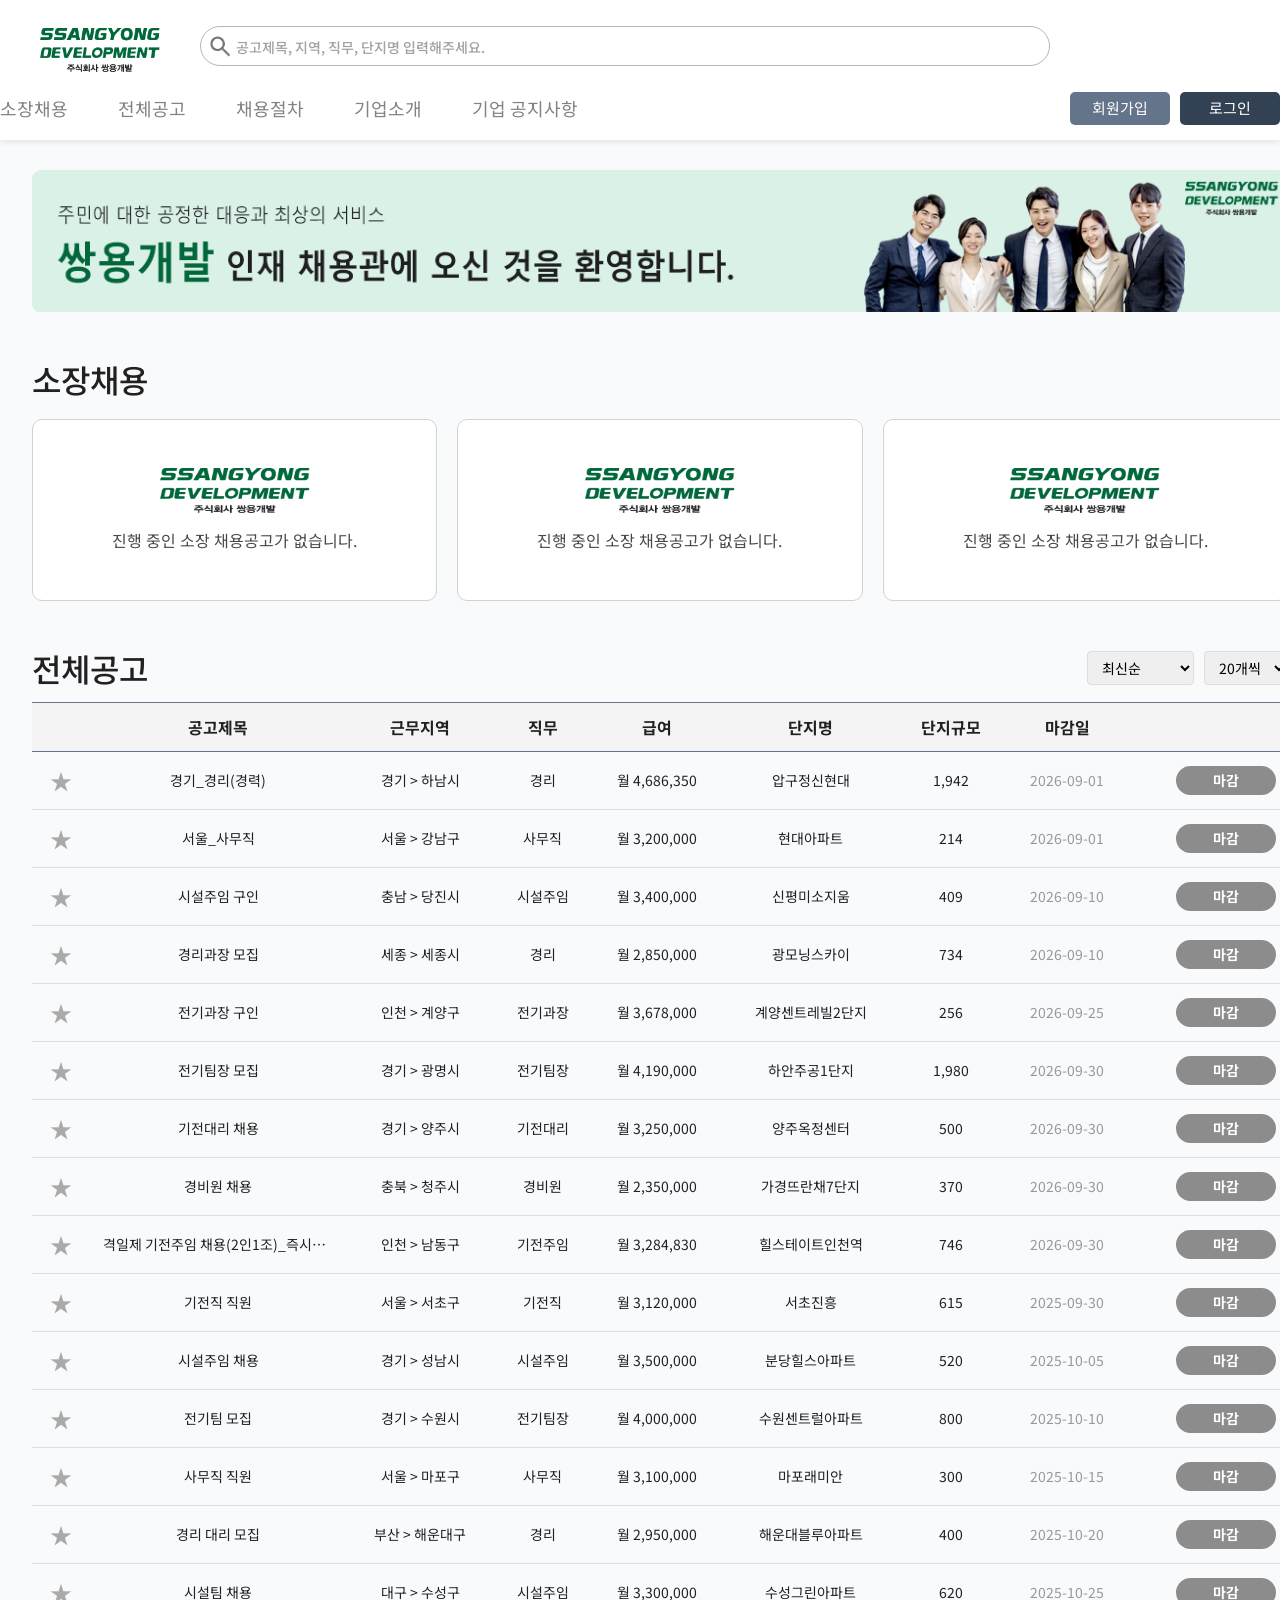
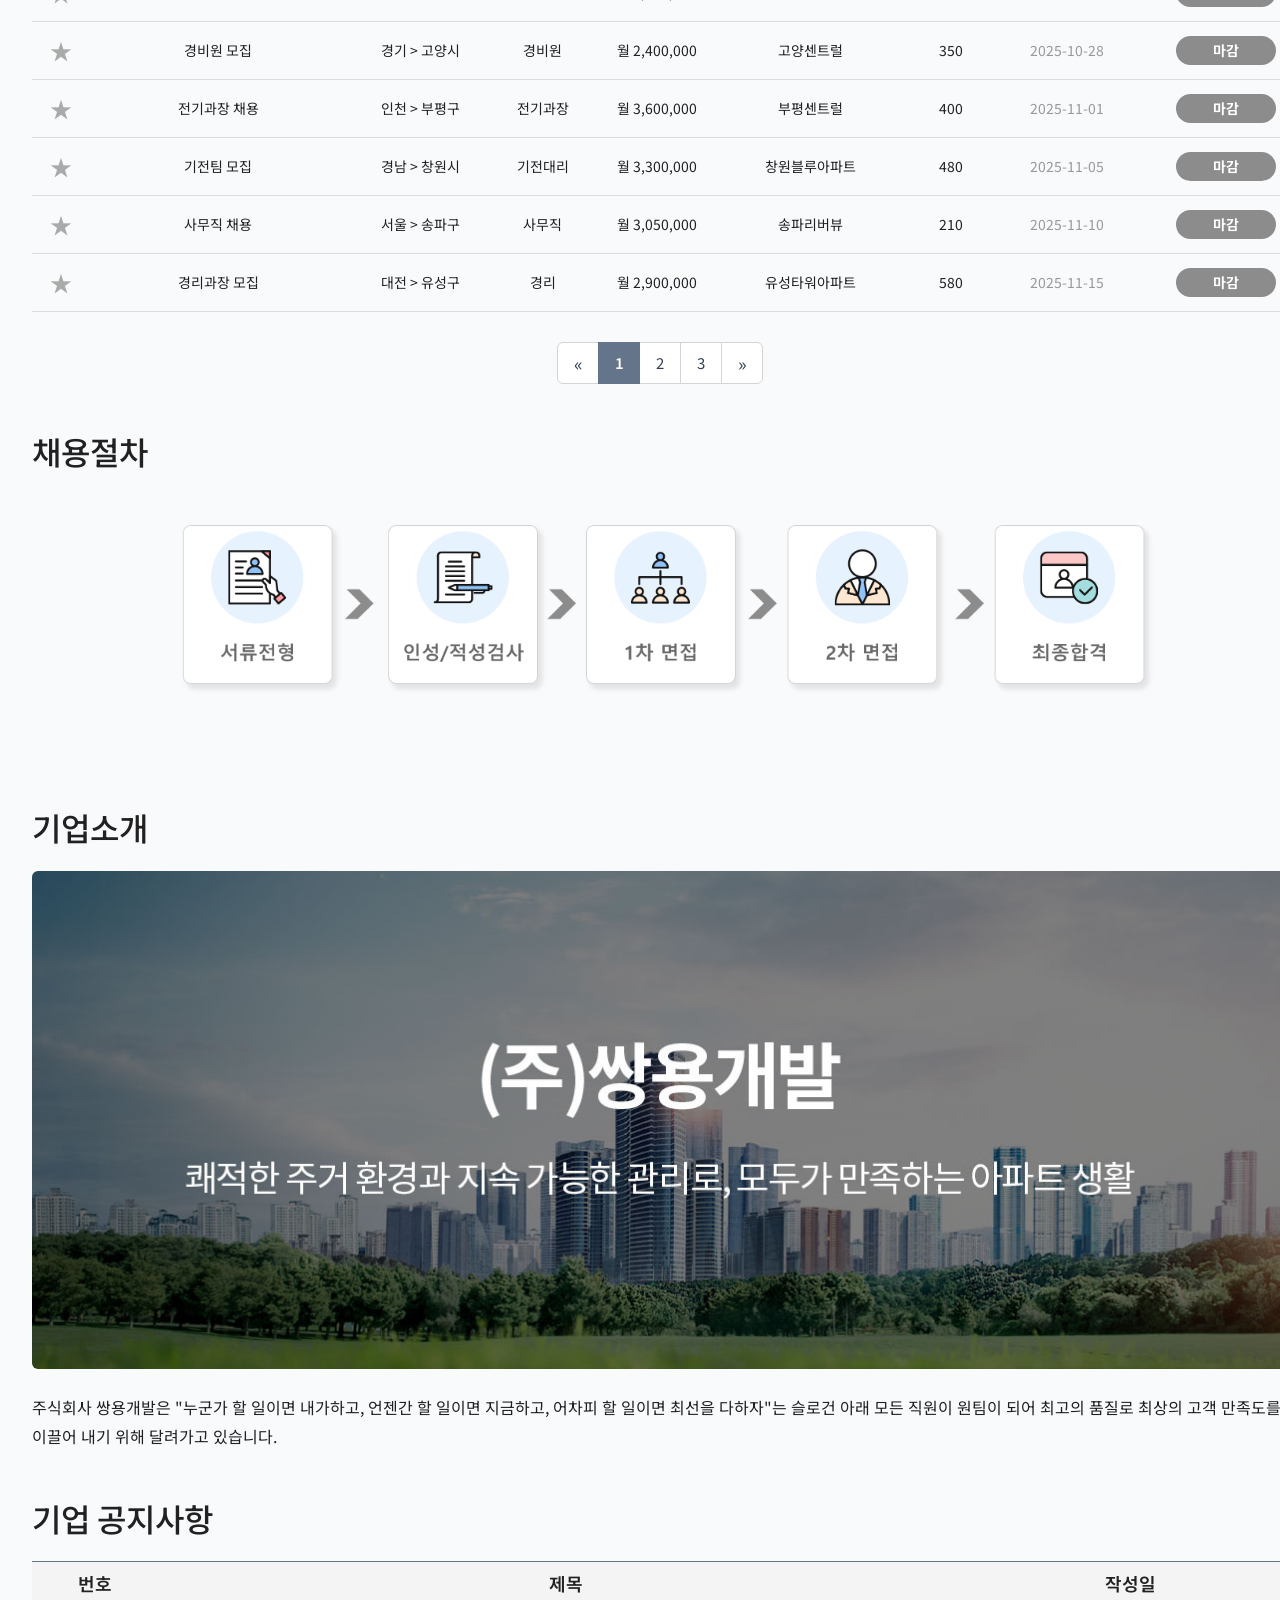
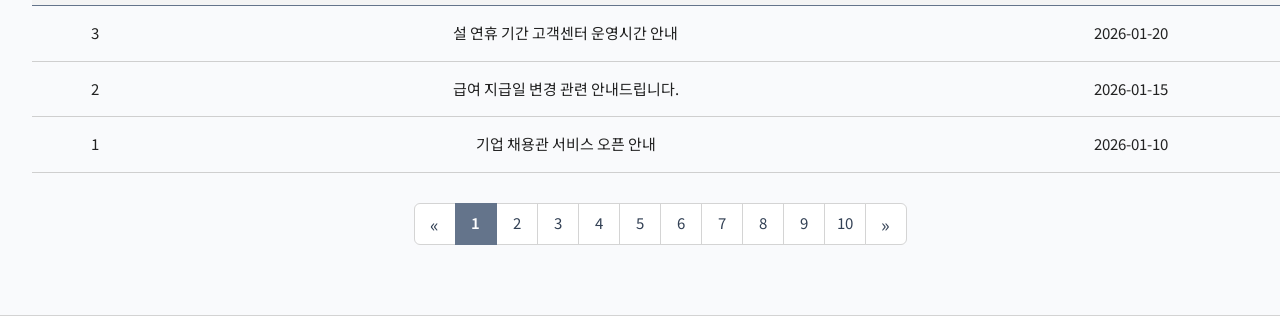
==== index.html @ fe04439f "index push" ====
<!DOCTYPE html>
<html lang="en">

<head>
    <meta charset="UTF-8" />
    <meta name="viewport" content="width=device-width, initial-scale=1.0" />
    <title>위탁사 채용 정보 | 아파트잡</title>
    <link rel="icon" href="/assets/img/favicon.png" type="image/x-icon" />

    <!-- bootstrap -->
    <link href="https://cdn.jsdelivr.net/npm/bootstrap@5.3.8/dist/css/bootstrap.min.css" rel="stylesheet" />
    <!-- Font Awesome CDN (v6.5.2) -->
    <link rel="stylesheet" href="https://cdnjs.cloudflare.com/ajax/libs/font-awesome/6.5.2/css/all.min.css"
        integrity="sha512-SzlrxWUlpfuzQ+pcUCosxcglQRNAq/DZjVsC0lE40xsADsfeQoE8N6JY3m5z4R7Q0zj1T9juT7d4K5t1Q=="
        crossorigin="anonymous" referrerpolicy="no-referrer" />
    <link rel="stylesheet" href="./assets/css/global.css" />
    <link rel="stylesheet" href="./assets/css/subPage.css" />
    <link rel="stylesheet" href="./assets/css/head.css" />
    <link rel="stylesheet" href="./assets/css/company-domain.css" />
</head>

<body>
    <!-- header -->
    <header id="headerWrap"></header>

    <main class="company-page container">
        <!-- 기업 배너 -->
        <section class="companyBanner">
            <img src="/assets/img/ssyong_banner-2.png" alt="기업 배너" />
        </section>

        <!-- 소장채용 -->
        <section id="director" class="general mt-5">
            <h2>소장채용</h2>
            <div class="director-card-list">
                <!-- JS로 데이터 렌더링 -->
            </div>
        </section>

        <!-- 전체 공고 -->
        <section id="all" class="general mt-5">
            <div class="job-list-header">
                <h2>전체공고</h2>
                <div class="sort-box">
                    <!-- 정렬 옵션 -->
                    <select id="sortOrder">
                        <option value="latest" selected>최신순</option>
                        <option value="salary">급여순</option>
                        <option value="deadline">마감임박순</option>
                    </select>

                    <!-- 페이지 개수 옵션 -->
                    <select id="pageSize">
                        <option value="20" selected>20개씩</option>
                        <option value="30">30개씩</option>
                        <option value="40">40개씩</option>
                        <option value="50">50개씩</option>
                    </select>
                </div>
            </div>
            <table class="job-table subJob-table">
                <thead>
                    <tr>
                        <th></th>
                        <th>공고제목</th>
                        <th>근무지역</th>
                        <th>직무</th>
                        <th>급여</th>
                        <th>단지명</th>
                        <th>단지규모</th>
                        <th>마감일</th>
                        <th></th>
                    </tr>
                </thead>

                <tbody id="jobTableBody">
                    <!-- JS로 데이터 렌더링 -->
                </tbody>
            </table>

            <!-- 페이지네이션 -->
            <nav class="subJob-pagination" aria-label="Page navigation example">
                <ul class="pagination justify-content-center">
                    <li class="page-item">
                        <a class="page-link" href="#" aria-label="Previous">
                            <span aria-hidden="true">&laquo;</span>
                        </a>
                    </li>
                    <li class="page-item">
                        <a class="page-link" href="#">1</a>
                    </li>
                    <li class="page-item">
                        <a class="page-link" href="#">2</a>
                    </li>
                    <li class="page-item">
                        <a class="page-link" href="#">3</a>
                    </li>
                    <li class="page-item">
                        <a class="page-link" href="#">4</a>
                    </li>
                    <li class="page-item">
                        <a class="page-link" href="#">5</a>
                    </li>
                    <li class="page-item">
                        <a class="page-link" href="#">6</a>
                    </li>
                    <li class="page-item">
                        <a class="page-link" href="#">7</a>
                    </li>
                    <li class="page-item">
                        <a class="page-link" href="#">8</a>
                    </li>
                    <li class="page-item">
                        <a class="page-link" href="#">9</a>
                    </li>
                    <li class="page-item">
                        <a class="page-link" href="#">10</a>
                    </li>
                    <li class="page-item">
                        <a class="page-link" href="#" aria-label="Next">
                            <span aria-hidden="true">&raquo;</span>
                        </a>
                    </li>
                </ul>
            </nav>
            </div>
        </section>

        <!-- 채용절차 -->
        <section id="process" class="general mt-5">
            <h2>채용절차</h2>
            <div class="process-img">
                <img src="./assets/img/recruitment_process_4.png">
            </div>
        </section>

        <!-- 기업소개 -->
        <section id="company" class="general mt-5">
            <h2>기업소개</h2>
            <div class="company-banner my-4">
                <img src="./assets/img/ssyong_banner.jpg" class="img-fluid rounded" alt="위탁사 배너 이미지" />
            </div>
            <p class="company-desc subJob-company-desc text-start">
                주식회사 쌍용개발은 "누군가 할 일이면 내가하고, 언젠간 할 일이면 지금하고,
                어차피 할 일이면 최선을 다하자"는 슬로건 아래 모든 직원이 원팀이 되어
                최고의 품질로 최상의 고객 만족도를 이끌어 내기 위해 달려가고 있습니다.
            </p>
        </section>

        <!-- 기업공지사항 -->
        <section id="notice" class="general mt-5">
            <h2>기업 공지사항</h2>
            <!-- 게시판 영역 -->
            <div class="board-wrapper">
                <table class="board-table subJob-table">
                    <colgroup>
                        <col style="width:10%">
                        <col style="width:65%">
                        <col style="width:25%">
                    </colgroup>
                    <thead>
                        <tr>
                            <th>번호</th>
                            <th>제목</th>
                            <th>작성일</th>
                        </tr>
                    </thead>
                    <tbody>
                        <tr class="board-row" data-href="company-notice-view.html?id=3">
                            <td>3</td>
                            <td class="board-title">
                                설 연휴 기간 고객센터 운영시간 안내
                            </td>
                            <td>2026-01-20</td>
                        </tr>
                        <tr class="board-row" data-href="company-notice-view.html?id=2">
                            <td>2</td>
                            <td class="board-title">
                                급여 지급일 변경 관련 안내드립니다.
                            </td>
                            <td>2026-01-15</td>
                        </tr>
                        <tr class="board-row" data-href="company-notice-view.html?id=1">
                            <td>1</td>
                            <td class="board-title">
                                기업 채용관 서비스 오픈 안내
                            </td>
                            <td>2026-01-10</td>
                        </tr>
                    </tbody>
                </table>
            </div>
            <!-- 기업공지 Pagination -->
            <div id="noticePaging">
                <nav class="subJob-pagination" aria-label="Page navigation example">
                    <ul class="pagination justify-content-center">
                        <li class="page-item">
                            <a href="javascript:;" onclick="noticePageLoading(1)" class="page-link"
                                aria-label="Previous">
                                <span aria-hidden="true">«</span>
                            </a>
                        </li>
                        <li class="page-item active">
                            <a class="page-link" href="javascript:;" onclick="noticePageLoading(1)">1</a>
                        </li>
                        <li class="page-item">
                            <a class="page-link" href="javascript:;" onclick="noticePageLoading(2)">2</a>
                        </li>
                        <li class="page-item">
                            <a class="page-link" href="javascript:;" onclick="noticePageLoading(3)">3</a>
                        </li>
                        <li class="page-item">
                            <a class="page-link" href="javascript:;" onclick="noticePageLoading(4)">4</a>
                        </li>
                        <li class="page-item">
                            <a class="page-link" href="javascript:;" onclick="noticePageLoading(5)">5</a>
                        </li>
                        <li class="page-item">
                            <a class="page-link" href="javascript:;" onclick="noticePageLoading(6)">6</a>
                        </li>
                        <li class="page-item">
                            <a class="page-link" href="javascript:;" onclick="noticePageLoading(7)">7</a>
                        </li>
                        <li class="page-item">
                            <a class="page-link" href="javascript:;" onclick="noticePageLoading(8)">8</a>
                        </li>
                        <li class="page-item">
                            <a class="page-link" href="javascript:;" onclick="noticePageLoading(9)">9</a>
                        </li>
                        <li class="page-item">
                            <a class="page-link" href="javascript:;" onclick="noticePageLoading(10)">10</a>
                        </li>
                        <!-- 다음 -->
                        <li class="page-item">
                            <a class="page-link" href="javascript:;" onclick="noticePageLoading(11)" aria-label="Next">
                                <span aria-hidden="true">»</span>
                            </a>
                        </li>
                    </ul>
                </nav>
            </div>
        </section>
    </main>

    <!-- footer -->
    <footer id="footer" class="site-footer"></footer>

    <!-- Back to Top -->
    <button id="backToTop" class="back-to-top" aria-label="맨 위로 이동" title="맨 위로" type="button">
        <!-- 단순한 화살표 아이콘 (SVG) -->
        <svg width="20" height="20" viewBox="0 0 24 24" aria-hidden="true" focusable="false">
            <path d="M12 4l-8 8h5v8h6v-8h5z"></path>
        </svg>
    </button>

    <script src="./assets/js/jobList.js"></script>
    <script src="./assets/js/subLogin.js"></script>
    <script src="./assets/js/scrollIntoView.js"></script>
    <script src="./assets/js/director-recruit.js"></script>
    <script src="./assets/js/company-notice.js"></script>
    <!-- bootstrap JS -->
    <script src="https://cdn.jsdelivr.net/npm/bootstrap@5.3.8/dist/js/bootstrap.bundle.min.js"
        integrity="sha384-FKyoEForCGlyvwx9Hj09JcYn3nv7wiPVlz7YYwJrWVcXK/BmnVDxM+D2scQbITxI"
        crossorigin="anonymous"></script>
    <script src="https://cdn.jsdelivr.net/npm/@popperjs/core@2.11.8/dist/umd/popper.min.js"
        integrity="sha384-I7E8VVD/ismYTF4hNIPjVp/Zjvgyol6VFvRkX/vR+Vc4jQkC+hVqc2pM8ODewa9r"
        crossorigin="anonymous"></script>
    <script src="https://cdn.jsdelivr.net/npm/bootstrap@5.3.8/dist/js/bootstrap.min.js"
        integrity="sha384-G/EV+4j2dNv+tEPo3++6LCgdCROaejBqfUeNjuKAiuXbjrxilcCdDz6ZAVfHWe1Y"
        crossorigin="anonymous"></script>
    <!-- Swiper JS -->
    <script src="https://cdn.jsdelivr.net/npm/swiper@11/swiper-bundle.min.js"></script>
    <script src="https://cdn.jsdelivr.net/npm/swiper/swiper-bundle.min.js"></script>
    <script>
        document.addEventListener("DOMContentLoaded", async () => {
            try {
                const headerResponse = await fetch("./assets/components/header.html");
                const headerHtml = await headerResponse.text();

                document.querySelector("#headerWrap").innerHTML = headerHtml;
                console.log("Header Load Success");

                // 헤더가 들어온 다음 실행해야 함
                // setSubdomainLoginState(true); // 로그인 된 상태
                setSubdomainLoginState(false); // 로그인 안 된 상태
            } catch (error) {
                console.error("Header Load Error", error);
            }
        });
    </script>
</body>

</html>
---- assets/css/global.css ----
@import url("https://fonts.googleapis.com/css2?family=Noto+Sans+KR:wght@100..900&display=swap");

* {
    font-family: "Noto Sans KR", "Malgun Gothic", "맑은 고딕", sans-serif;
}

body {
    width: 100%;
    min-width: 1320px;
    margin: 0 auto;
    overflow-x: auto;
    box-sizing: border-box;
    color: #212121;
}
body,
button,
dd,
div,
dl,
dt,
fieldset,
form,
h1,
h2,
h3,
h4,
h5,
h6,
input,
li,
ol,
p,
table,
td,
textarea,
th,
ul {
    padding: 0;
    margin: 0;
}
a {
    text-decoration: none;
    color: inherit;
    margin: 0;
    padding: 0;
}
main {
    background-color: #f9fafc;
    padding-bottom: 50px;
    padding-top: 10px;
}

#headerWrap {
    background-color: #f9fafc;
}

/* footer */
footer {
    width: 100%;
    background: #fff;
    border-top: 1px solid #d3d3d3 !important;
}
.site-footer {
    width: 100%;
    background: #fff;
    border-top: 1px solid #d3d3d3 !important;
}
.footer-inner {
    max-width: 1280px;
    margin: 0 auto;
    color: #333;
    padding: 20px 0;
    font-size: 14px;
}
.footer-info p {
    margin: 2px 5px;
    line-height: 1.8;
}
.footer-links {
    margin-top: 10px;
    margin-bottom: 20px;
}
.footer-links a {
    color: #333;
    text-decoration: none;
    margin: 0 50px;
    font-weight: 700;
    font-size: 15px;
}
.footer-links a:first-child {
    margin-left: 0;
}
.footer-links a:hover {
    text-decoration: underline;
}

/* Top Button */
.back-to-top {
    position: fixed;
    right: 24px;
    bottom: 30px;
    width: 48px;
    height: 48px;
    border-radius: 12px;
    border: none;
    background: #ffffff;
    border: 1px solid #ddd;
    color: #333;
    display: grid;
    place-items: center;
    box-shadow: 0 8px 20px rgba(0, 0, 0, 0.25);
    cursor: pointer;
    transform: translateY(16px) scale(0.95);
    opacity: 0;
    pointer-events: none;
    transition:
        opacity 220ms ease,
        transform 220ms ease;
    z-index: 9999;
}

/* 보이는 상태 */
.back-to-top.show {
    transform: translateY(0) scale(1);
    opacity: 1;
    pointer-events: auto;
}

/* 호버/포커스 스타일 */
.back-to-top:focus,
.back-to-top:hover {
    outline: none;
    box-shadow:
        0 10px 26px rgba(0, 0, 0, 0.35),
        0 0 0 4px rgba(0, 0, 0, 0.06);
    transform: translateY(-2px) scale(1.02);
}

/* SVG 아이콘 기본 */
.back-to-top svg {
    fill: currentColor;
    width: 22px;
    height: 22px;
}

/* 기본 네비 */
.serviceNav {
    list-style: none;
    display: flex;
    gap: 20px;
    align-items: center;
    margin: 0;
    padding: 0;
}

.serviceNav li {
    position: relative;
}

.serviceNav a.navItem {
    text-decoration: none;
    color: #333;
    padding: 8px 12px;
    display: block;
}

/* 즐겨찾기 */
.favorite-star {
    cursor: pointer;
    font-size: 22px;
    color: #aaa;
    transition:
        color 0.25s ease,
        transform 0.2s ease;
    user-select: none;
}
.favorite-star.active {
    color: orange;
    transform: scale(1.3);
}
.favorite-star:hover {
    color: orange;
}

/* 마이페이지 즐겨찾기 버튼 */
.myPage-favorite-star {
    font-size: 25px !important;
    cursor: pointer;
    transition:
        color 0.25s ease,
        transform 0.2s ease;
    user-select: none;
}
.myPage-favorite-star.active {
    color: orange;
    transform: scale(1.3);
}
.myPage-favorite-star:hover {
    color: orange;
}

/* 로그인 */
#login {
    width: 50%;
    height: 55vh;
}
#login .nav-tabs .nav-item .nav-link {
    width: 307px;
}
.input-group .input-group-text {
    background-color: #fff;
}
.input-group .input-group-text img {
    width: 35px;
}
.input-group input[type="text"], input[type="password"] {
    border-left: none;
}
.input-group input[type="text"]::placeholder, input[type="password"]::placeholder {
    color: #aaa;
    font-size: 1.1rem;
} 
#login .tab-content .tab-pane .btn-primary {
    width: 100%;
    border-radius: 10px;
    padding: 10px;
    font-size: 18px;
}
.enterprise-find-your-pw {
    font-size: 20px;
    text-align: center;
    color: #CC0000;
}
.social_login .login-btn {
    width: 100%;
    /* padding: 10px; */
    border: none;
    border-radius: 10px;
    /* font-size: 20px; */
    display: flex;
    align-items: center;
    justify-content: center;
    font-weight: 500;
}
.social_login .google_login {
    border: 1px solid #E7E7E7;
    border-radius: 5px;
    background-color: #fff;
    color:#B3B3B3;
    padding: 7px 12px;
    font-size: 14px;
    display: flex;
    justify-content: center;
    align-items: center;
}
.social_login .google_login img {
    width: 25px;
    margin-right: 10px;
}
---- assets/css/subPage.css ----
body {
  background-color: #f9fafc;
}
#subPage {
    width: 1280px;
    margin: 20px auto 0;
    background-color: transparent;
	z-index: 10 !important;
}
#subPage h2 {
    font-size: 30px;
    font-weight: 700 !important;
    margin: 30px 0 20px 0;
    color: #333;
}
#subpage h2.bannner__title {
    color: #fff;
}
#subPage h2 .small {
    font-size: 18px;
    color: #333;
    font-weight: 500;
}
/* 이력서 페이지 필수 */
.required {
    font-size: 1rem;
    font-weight: normal;
    float: right;
    display: inline;
    vertical-align: bottom;
}
.star {
    color: #e60000;
}
.main-card-container {
    display: grid;
    grid-template-columns: repeat(2, 1fr);
    gap: 20px;
    position: relative;
    overflow: visible;
    z-index: 0;
    padding: 0px 10px 20px;
}

/* 카드 기본 스타일 */
.main-card {
    border: 2px solid #0071f3;
    border-radius: 10px;
    padding: 15px;
    background: #fff;
    display: flex;
    flex-direction: column;
    min-height: 180px;
    transition:
        transform 0.3s cubic-bezier(0.4, 0, 0.2, 1),
        box-shadow 0.3s cubic-bezier(0.4, 0, 0.2, 1),
        border 0.3s cubic-bezier(0.4, 0, 0.2, 1);
    text-decoration: none;
    color: inherit;
    position: relative;
    z-index: 1;
    margin: 0; /* grid gap으로 충분히 띄움 */
}

/* hover 시 그림자 강조 */
.main-card:hover {
    border: 1px solid #d2d2d2;
    transform: translateY(-10px); /* 살짝 더 띄움 */
    box-shadow: 0 12px 12px rgba(0, 0, 0, 0.25); /* 그림자 크게 강조 */
    z-index: 10; /* 카드 위로 */
}
/* 비어있는 카드 값 */
.main-card-preparation {
    border: 2px solid #d2d2d2;
    border-radius: 10px;
    padding: 15px;
    background: #fff;
    font-size: 18px;
    text-align: center;
    display: flex;
    justify-content: center;
    align-items: center;
    font-weight: 600;
    color: #666;
    height: 180px;
    content: "...";
    animation: dots 1s infinite;
}
@keyframes dots {
    0% {
        content: "준비중";
    }
    33% {
        content: "준비중.";
    }
    66% {
        content: "준비중..";
    }
    100% {
        content: "준비중...";
    }
}

/* 카드 내부 텍스트 */
.main-card-header {
    font-size: 15px;
    color: #666;
    margin-bottom: 6px;
}

.main-card-title {
    font-size: 1.4rem;
    font-weight: 600;
    margin-bottom: 10px;
    white-space: nowrap;
    overflow: hidden;
    text-overflow: ellipsis;
}

/* info 영역 좌우 분리 */
.main-card-info {
    display: flex;
    justify-content: space-between;
    align-items: flex-end;
    margin-top: auto;
}
.mainCard-info-left {
    font-size: 15px;
    line-height: 1.5;
    color: #333;
    width: 60%;
}
.mainCard-info-right {
    display: flex;
    align-items: flex-end;
    gap: 8px;
    width: 40%;
}
.main-deadline {
    font-weight: bold;
    color: #e60000;
    font-size: 15px;
    width: 100px;
    font-size: 16px !important;
    text-align: right;
    padding-right: 10px;
}
.main-btn {
    background: #0070f3 !important;
    color: #fff;
    width: 100px;
    font-weight: 700;
    font-size: 15px !important;
    width: 150px;
}
.main-btn:hover {
    background: #0070f3;
    color: #fff;
}

/* General Styles */
section.general {
    margin: 20px 0;
}

.job-posting-general table {
    width: 100%;
    border-collapse: collapse;
    font-size: 14px;
}
.job-posting-general th,
.job-posting-general td,
.job-table th,
.job-table td {
    padding: 12px;
    border-bottom: 1px solid #ddd;
    text-align: center;
}
.job-posting-general th,
.job-table th {
    background: #f4f4f4;
    font-weight: bold;
    font-size: 16px;
    border-top: 2px solid #0070f3;
    border-bottom: 2px solid #0070f3;
}
.job-posting-general td {
    color: #333;
}
td.title {
    white-space: nowrap;
    overflow: hidden;
    text-overflow: ellipsis;
    max-width: 200px; /* 원하는 너비 */
}

td.company {
    white-space: nowrap;
    overflow: hidden;
    text-overflow: ellipsis;
    max-width: 200px; /* 원하는 너비 */
}

/* 일반 광고 버튼 */
.btn {
    padding: 6px 14px;
    border-radius: 20px;
    font-size: 13px;
    border: none;
    cursor: pointer;
}
.btn-apply {
    background: #0070f3 !important;
    color: #fff;
    width: 100px;
    font-weight: 700;
}
.btn-apply:hover {
    background: #0070f3;
    color: #fff;
}
.btn-expired {
    background: #8c8c8c !important;
    color: #fff !important;
    cursor: default;
    width: 100px;
    font-weight: 700;
}
.btn-expired:hover {
    background: #8c8c8c !important;
    color: #fff !important;
    cursor: default;
}

/* 전체공고 */
.job-list {
    margin-top: 70px;
}
.job-list-header {
    display: flex;
    justify-content: space-between;
    align-items: center;
    margin-bottom: 15px;
    font-size: 18px;
    font-weight: 600;
}
.sort-box {
    display: flex;
    gap: 10px;
}
.sort-box select {
    padding: 5px 10px;
    border: 1px solid #ddd;
    border-radius: 4px;
    font-size: 14px;
}
.job-table {
    width: 100%;
    border-collapse: collapse;
    font-size: 14px;
}

.job-table thead {
    background: #f8f9fa;
}
.job-table td:last-child {
    text-align: right;
}

/* 페이지 네이션 */
.pagination {
  display: flex;
  justify-content: center;
  align-items: center;
  gap: 0px;
  margin-top: 30px !important;
  background-color: transparent !important;
  border: none !important;
}

/* 각 페이지 버튼 */
.pagination .page-item .page-link {
  display: flex;
  align-items: center;
  justify-content: center;
  width: 42px;       /* 버튼 크기 키움 */
  height: 42px;
  font-size: 15px;
  color: var(--point-0B2F68, #0d6efd);
  border: 1px solid #d4d4d4;
  background-color: #fff;
  transition: all 0.1s ease;
}

/* hover 시 효과 */
.pagination .page-item .page-link:hover {
  background-color: #eaf2ff;
  color: #0d6efd;
  border-color: #0d6efd;
}

/* active(클릭중) */
.pagination .page-item:active .page-link {
  background-color: #fff !important;
  border: 1px solid #0d6efd !important;
}

/* focus (탭 이동 시) */
.pagination .page-item:focus .page-link {
  outline: none !important;
  box-shadow: none !important;
  background-color: transparent !important;
}

/* 현재 선택된 페이지 */
.pagination .page-item.active .page-link {
  background-color: #0d6efd !important;
  border-color: #0d6efd !important;
  color: #fff !important;
  font-weight: 600;
}

/* 화살표(«, ») 정렬 보정 */
.pagination .page-item:first-child .page-link,
.pagination .page-item:last-child .page-link {
  font-size: 18px;
  line-height: 1;
  width: 42px;
  height: 42px;
}


/* 위탁사 페이지 */
.company-card {
    aspect-ratio: 1 / 1;
    transition:
        transform 0.2s ease,
        box-shadow 0.2s ease;
}

.company-card:hover {
    transform: translateY(-10px);
    box-shadow: 15px 15px 20px rgba(0, 0, 0, 0.45);
}

/* 카드 사이 간격 줄이기 */
#companyList {
    row-gap: 1.5rem;
}

/* 행 전체를 왼쪽 정렬 */
.company-section .row {
    justify-content: flex-start !important;
}

/* 위탁사 상세페이지 */
.company-page {
    max-width: 1280px;
}
.company-logo {
	font-size:30px;
	font-weight:700;
}
.company-logo img {
    max-height: 60px;
	max-width: 250px;
	
}
.company-banner img {
    width: 100%;
    border-radius: 10px;
}
.company-desc {
    font-size: 18px;
    line-height: 1.8;
    color: #202020;
    font-weight: 600;
}
.job-table th,
.job-table td {
    vertical-align: middle;
}
.job-table .btn {
    font-size: 14px;
    padding: 4px 10px;
}
.pagination .page-link {
    color: #0055DB;
}
.company-header .btn-outline-primary {
    border: 2px solid #0055DB;
    color: #0055DB;
    font-size: 1.2rem;
    font-weight: 600;
    width: 250px;
    border-radius: 10px;
}
.company-header .btn-outline-primary:hover {
    background-color: #fff;
    color: #0055DB;
}

/* ================================
   채용공고 상세페이지
================================ */

/* 상단 요약정보 */
.job-summary {
  border-top: 2px solid #0055DB;
  padding-top: 40px;
}
.job-summary h3 {
  font-size: 2.2rem;
  color: #202020;
}
.job-summary h4 {
  font-size: 1.5rem;
  color: #696969;
}
.endDate {
  font-size: 1.4rem;
  color: #e60000;
  font-weight: 600;
  float: right;
  display: flex;
  justify-content: center;
}

/* 요약정보 그룹 */
.job-summary-group {
  border-top: 1px solid #A8A8A8;
  border-bottom: 1px solid #A8A8A8;
  margin-top: 20px;
}
.job-summary-group h6 {
  font-size: 1.2rem;
  color: #202020;
  margin-bottom: 10px;
}

/* 지원조건, 근무조건, 단지정보 */
.job-summaryBox-requirement,
.job-summaryBox-condition,
.job-summaryBox-complex {
  line-height: 1.8;
  padding: 20px;
}
.job-summaryBox-complex {
  border-left: 1px solid #A8A8A8;
}

/* 지원하기 / 즐겨찾기 버튼 */
.job-action-apply,
.job-action-favorite, .job-action-print, .job-action-list {
  width: 250px;
  font-size: 1.1rem;
  padding: 10px;
  border-radius: 10px;
  font-weight: 500;
}
.job-action-favorite, .job-action-print, .job-action-list {
  background-color: #b3b3b3;
  border: none;
}
.job-action-favorite:hover, .job-action-print:hover, .job-action-list:hover {
  background-color: #b3b3b3 !important;
}

/* ================================
   탭 (상세요강 / 단지정보)
================================ */
.nav-tabs .nav-link {
  color: #555;
  font-weight: 500;
  width: 150px;
}
.nav-tabs .nav-link.active {
  color: #0071f3;
  font-weight: 700;
  background-color: #fff;
  border-color: #dee2e6 #dee2e6 #fff;
}
.nav-tabs .nav-link:hover {
  color: #0071f3;
}

/* ================================
   상세요강 테이블
================================ */
.job-detail__table th {
  width: 20%;
  background-color: #f8f9fa;
  font-weight: 600;
}
.job-detail__table td {
  width: 30%;
  vertical-align: middle;
}

/* ================================
   단지정보 섹션
================================ */
.job-complex__wrap {
  margin-top: 1.5rem;
}
.complex-header-title {
  font-weight: 700;
  font-size: 16px;
  margin-bottom: 1rem;
}
.table-section-title {
  background-color: #f8f9fa;
  font-weight: 700;
  text-align: left;
}
.table-section-subtitle {
    color: #de0000 !important;
    border-left: none !important;
}
.job-complex__table th {
  background-color: #fafafa;
  color: #222;
  font-weight: 600;
  width: 20%;
  vertical-align: middle;
}
.job-complex__table td {
  color: #333;
  background-color: #fff;
  vertical-align: middle;
}
.job-complex__table th,
.job-complex__table td {
  padding: 10px 12px;
  line-height: 1.6;
}
.job-complex__table + .job-complex__table {
  margin-top: 1.5rem;
}
@media (max-width: 768px) {
  .job-complex__table th,
  .job-complex__table td {
    font-size: 14px;
    padding: 8px 10px;
  }
}

/* hover 시 버튼만 살짝 밝게 */
.job-action-favorite:hover {
  background-color: #777;
}

/* active 상태일 때, 별만 노란색으로 */
.job-action-favorite.active::first-letter {
  color: #ffe100; /* 골드(노란 별) */
}

/* optional: 클릭 시 약간의 강조 */
.job-action-favorite.active {
  background-color: #777; /* 살짝 어두운 회색 유지 */
}

/* 위탁사 전체공고 data가 없을 시 */
.empty-list-message {
	text-align:center !important;
	background-color:#fff;
	font-size:16px;
}


/* personality.html CSS */
.personality-banner {
	background-color:#2D74B4;
	text-align:center;
	margin-top:-10px;
}
.personality-banner img {
	width:1000px;
}
.assessment-wrapper {
	display: flex;
	padding: 10px;
	gap: 50px;
}
.assessment-item {
	background-color:#fff;
	border:1px solid #d1d1d1;
	border-radius: 10px;
	padding:20px;
	flex: 1 1;
	text-align:center;
}
.assessment-item-title {
	font-size: 30px;
	font-weight:bold;
	margin-bottom:10px;
}
.assessment-item p {
	line-height:1.5;
	font-size:16px;
}
.assessment-item-btn .assessment-btn {
	width:70%;
	border: none;
	border-radius:90px;
	padding:10px;
	font-weight:bold;
	color:#fff;
	margin-top:20px;
	font-size:18px;
}
.is-apply {
	background-color:#0055DB;
}
.is-disabled {
	background-color:#AAAAAA;
}
.customer-service__icon {
	width:45px;
}
.customer-service {
	background-color:#2D457D;
	margin-top:50px;
	color:#fff;
	display:flex;
	justify-content:center;
	padding:20px;
}
.customer-service__inner {
	width:1280px;
}
.customer-service__contact {
	font-size:30px;
	margin-top:20px;
	font-weight:bold;
}
.customer-service__email {
	margin-left:50px;
}
.customer-service__email a {
	text-decoration: none;
}



/* order-confirm.html CSS */

/* 서비스 선택 테이블 */
.survey-service-table {
  width: 100%;
  border-collapse: collapse;
  margin-bottom: 24px;
  font-size: 18px;
}
.survey-service-table thead th {
  border-top: 2px solid #777;
  border-bottom: 1px solid #ccc;
  padding: 10px 8px;
  text-align: center;
  font-size: 18px;
  font-weight: 600;
}
.survey-service-table tbody td {
  border-bottom: 2px solid #777;
  padding: 12px 8px;
  text-align: center;
}
.service-notice {
	line-height: 1.5;
	font-size: 15px;
}

/* 체크박스 크기 */
.survey-service .survey-service-table .col-check input[type="checkbox"] {
  appearance: auto;
  -webkit-appearance: auto;
  width: 20px;
  height: 20px;
  border: 1px solid #999;
  border-radius: 3px;
  background-color: #fff;
  cursor: pointer;
  accent-color: #0055DB; 
}

/* 약관 공통 영역 */
.terms-section {
  padding: 16px;
  font-size: 16px;
  line-height: 1.7;
}
.terms-title {
  font-weight: 500;
  margin-bottom: 10px;
}
.terms-list {
  margin: 0 0 20px 0;
  background-color:#fff;
  padding: 10px;
  border: 1px solid #d1d1d1;
  width:100%;
  max-height: 240px; 
  overflow-y: auto;         /* 내부 스크롤 */
  padding-right: 8px;       /* 스크롤바 때문에 텍스트 잘림 방지 */
}
.terms-section + .terms-section {
  margin-top: 24px;
}
.terms-list::-webkit-scrollbar {
  width: 6px;
}
.terms-list::-webkit-scrollbar-thumb {
  background: #ccc;
  border-radius: 3px;
}
.terms-list ul li {
  margin-bottom: 5px;
  list-style: disc;
  margin-left: 20px;
}
.terms-list ol li {
  margin-bottom: 5px;
  list-style: decimal;
  margin-left: 20px;
}
.terms-list ol li ul>li {
  margin-bottom: 5px;
  list-style: disc;
  margin-left: 20px;
}
.terms-list .style-none {
	list-style: none;
}
.terms-privacy, .terms-third {
   margin-top:40px;
}

/*  동의 체크 영역 */
.agree-item {
  display: flex;
  align-items: center;
  gap: 6px;
  margin-top: 8px;
}
.agree-item input[type="checkbox"] {
  appearance: auto;
  -webkit-appearance: auto;
  width: 18px;
  height: 18px;
  border: 1px solid #999;
  border-radius: 3px;
  background-color: #fff;
  cursor: pointer;
  accent-color: #0055DB; 
}
.agree-item label {
  font-size: 16px;
  cursor: pointer;
}

/* 전체 동의 */
.agree-all {
  display: flex;
  justify-content: center;
  align-items: center;
  margin: 20px 0;
  font-weight: 600;
  font-size: 18px;
}
.agree-all input[type="checkbox"] {
  appearance: auto;
  -webkit-appearance: auto;
  width: 20px;
  height: 20px;
  border: 1px solid #999;
  border-radius: 3px;
  background-color: #fff;
  cursor: pointer;
  accent-color: #0055DB; 
}
.agree-all label {
  display: flex;
  align-items: center;
  gap: 10px;
  cursor: pointer;
  padding-left: 10px;
}

/* 검사시작 */
.btn-submit {
  display: block;
  margin: 0 auto;
  width: 200px;
  height: 50px;
  background: #0D6EFD;
  color: #fff;
  font-size: 20px;
  font-weight: 600;
  border: none;
  cursor: pointer;
  margin-top:40px;
}
.btn-submit:hover {
  background: #0B5ED7;
}
.btn-submit:disabled {
  background-color: #AAAAAA;
  cursor: not-allowed;
}



/* ================================
   채용관 상세페이지 - office_info
================================ */
.recruit-header {
    position: sticky;
    background-color: #F9FAFC;
    top: 0;
    z-index: 10;
    width: 1280px;
    padding: 30px 0 20px;
}
.recruit-header__top {
    display: flex;
    justify-content: space-between;
    align-items: center;
}
.recruit-company-name {
    font-size: 30px;
    font-weight: 700;
    display: flex;
    align-items: center;
}

.recruit-header .btn-outline-primary {
    border: 2px solid #0055DB;
    color: #0055DB;
    font-size: 1.2rem;
    font-weight: 600;
    width: 250px;
    border-radius: 10px;
}
.recruit-header .btn-outline-primary:hover {
    background-color: #fff;
    color: #0055DB;
}
.recruit-header__banner {
    border-radius: 5px;
}
.recruit-header__tab {
    display: flex;
    justify-content: space-between;
}
.recruit-header__tab .tab-btn {
    flex: 1;
    padding: 12px 0;
    font-size: 16px;
    font-weight: 500;
    color: #666;
    background: #e7eef6;
    border: none;
    border-right: 1px solid #cacbcf;
    border-top: 1px solid #cacbcf;
    border-bottom: 1px solid #cacbcf;
    cursor: pointer;
    transition: all 0.2s ease;
}
.recruit-header__tab .tab-btn:last-child {
    border-right: none;
}
/* hover */
.recruit-header__tab .tab-btn:hover {
    background: #0055DB;
    color: #fff;
    border: 1px solid #0055DB;
}
/* 활성화 */
.recruit-header__tab .tab-btn.active {
    background: #0055DB;
    color: #fff;
    border: 1px solid #0055DB;
}

/* 클릭 눌림 느낌 */
.recruit-header__tab .tab-btn:active {
    transform: translateY(1px);
}


/* ================================
   소장채용 카드
================================ */
.director-card-list {
    display: grid;
    grid-template-columns: repeat(3, 1fr);
    gap: 20px;
    margin-top: 20px;
}
.director-card-link {
    text-decoration: none;
    color: inherit;
    display: block;
}
.director-card {
    background: #fff;
    border: 2px solid #0071f3;
    border-radius: 10px;
    padding: 18px 20px;
    transition: all 0.2s ease;
    position: relative;
}
/* hover */
.director-card:hover {
    box-shadow: 0 8px 20px rgba(0,0,0,0.08);
    transform: translateY(-4px);
}
.director-card__top {
    display: flex;
    justify-content: space-between;
    align-items: center;
    margin-bottom: 10px;
}

.director-card__company {
    font-size: 17px;
    color: #0055DB;
    border-radius: 20px;
    font-weight: 600;
}
.director-card__title {
    font-size: 22px;
    font-weight: 700;
    color: #111827;
    margin-bottom: 12px;
    white-space: nowrap;
    overflow: hidden;
    text-overflow: ellipsis;
}
.director-card__tags {
    display: flex;
    flex-wrap: wrap;
    margin-bottom: 12px;
    gap: 5px;
}

.tag {
    font-size: 14.5px;
    color: #494949;
    font-weight: 500;
}
.director-card__salary {
    font-size: 14px;
    color: #374151;
    margin-bottom: 16px;
}

.director-card__salary strong {
    font-weight: 700;
    color: #111827;
}
.director-card__bottom {
    display: flex;
    justify-content: space-between;
    align-items: center;
}

.director-card__dday {
    font-size: 16px;
    font-weight: 600;
    color: #e60000;
}

/* 상세보기 버튼 */
.director-card__detail {
    font-size: 14px;
    font-weight: 600;
    color: #fff;
    background: #2563eb;
    border: none;
    padding: 8px 30px;
    border-radius: 6px;
    cursor: pointer;
    transition: background 0.2s;
}

.director-card__detail:hover {
    background: #1d4ed8;
}

/* 소장채용 빈 카드 */
.director-card--empty {
    display: flex;
    justify-content: center;
    align-items: center;
}
.director-card__empty {
    display: flex;
    flex-direction: column;
}
.job-card__img {
    width: 150px;
    margin-bottom: 10px;
}
.job-card__empty-text {
    font-weight: 600;
    font-size: 18px;
    color: #494949;
}
.process-img {
    text-align: center;
    padding: 40px 0 50px;
}
.process-img img {
    height: 200px;
}



/* ================================
   기업 공지사항 게시판 Wrapper
================================ */
.board-wrapper {
  padding: 0;
  margin-top: 1.5rem;
}
/* 테이블 기본 */
.board-table {
  width: 100%;
  border-collapse: collapse;
  text-align: center;
  font-size: 15px;
  color: #222;
}
/* ================================
   헤더
================================ */
.board-table thead th {
  padding: 8px 5px;
  font-weight: 600;
  font-size: 18px;
  border-top: 2px solid #2f61d5;
  border-bottom: 2px solid #2f61d5;
}
/* ================================
   바디
================================ */
.board-table tbody td {
  padding: 16px 10px;
  border-bottom: 1px solid #cfcfcf;
  font-size: 15px;
}
/* ================================
   제목
================================ */
.board-title {
  text-align: center;
}
.board-title a {
  color: #222;
  text-decoration: underline;
  text-underline-offset: 3px;
}
.board-title a:hover {
  color: #2f61d5;
}
/* ================================
   hover 효과 (선택)
================================ */
.board-table tbody tr:hover {
  background: #f5f7ff;
}
---- assets/css/head.css ----
header {
    position: relative;
    z-index: 4;
    zoom: 1;
    width: 100%;
    background-color: #fff;
    margin: 0 auto;
}
#header {
    width: 100%;
    padding-top: 10px;
    margin: 0 auto;
    box-shadow: 0 2px 6px rgba(0, 0, 0, 0.1);
}
#header .headInner {
    max-width: 1280px;
    width: 100%;
    margin: 10px auto;
    display: flex;
    align-items: center;
    justify-content: space-between;
    position: relative;
    z-index: 5;
}
/* logo */
#header .headInner .logo img {
    width: 150px;
}
#header .headInner #searchWrap {
    position: relative;
    display: inline-block;
}
#header .headInner #searchWrap .search-icon {
    position: absolute;
    left: 10px;
    top: 50%;
    transform: translateY(-60%);
    pointer-events: none;
}
#header .headInner #searchWrap input {
    width: 850px;
    padding: 7px 12px 7px 35px; 
    border: 3px solid #0055DB;
    border-radius: 5px;
}
#header .headInner #searchWrap input:focus {
    outline: none;
    border: 3px solid #0055DB; 
}
#header .headInner #searchWrap input::placeholder {
    font-size: 14px;
    font-weight: 500;
    color: #a1a1a1;
}
#header .headInner .etesys {
    font-size: 16px;
    font-weight: 700;
    display: flex;
}
#header .headInner .etesys a.bann-etesys::before {
    content: "";
    display: inline-block;
    width: 36px;
    height: 36px;
    margin-right: 6px;
    background-image: url("../img/etesys_icon.png");
    background-repeat: no-repeat;
    background-size: cover;
    vertical-align: middle;
}
#header #headNavBar {
    max-width: 1280px;
    width: 100%;
    margin: 10px auto 0;
    display: flex;
    align-items: center;
    justify-content: space-between;
    position: relative;
    z-index: 5;
    padding: 10px 0 15px;

}
#header #headNavBar .aptNavArea .serviceNav {
    display: flex;
    align-items: center;
    gap: 50px;
    list-style: none;
}
#header #headNavBar .aptNavArea .serviceNav .navItem {
    font-size: 18px;
    font-weight: 600;
    color: #333;
    position: relative;
    padding: 0px 0;
}
#header #headNavBar .aptNavArea .serviceNav .navItem:hover {
    color: #0055DB;
}
#header #headNavBar .userNav {
    display: flex;
    align-items: center;
    gap: 10px;
    list-style: none;
    font-size: 15px;
    color: #757575;
}
.userNav .corp, .userNav .mypage {
    border:1px solid #D3D3D3;
    text-align: center;
    padding: 3px 15px;
    border-radius: 90px;
}
/* 드롭다운 */
.dropdown-menu {
  position: absolute;
  top: 100%;
  left: 0;
  background: #fff;
  border: 1px solid #ddd;
  border-radius: 6px;
  box-shadow: 0 2px 5px rgba(0, 0, 0, 0.1);
  min-width: 140px;
  display: none;
  flex-direction: column;
  z-index: 10;
  margin-top: 5px;
}
.dropdown-menu li {
    list-style: none;
    font-size: 16px;
}
.dropdown-menu li a {
  display: block;
  padding: 10px;
  color: #333;
  white-space: nowrap;
}
.dropdown-menu li a:hover {
  background-color: #f4f4f4;
  color: #0073e6;
}
/* hover 시 표시 */
.dropdown:hover .dropdown-menu {
  display: flex;
}
---- assets/css/company-domain.css ----
.subdomain-header {
    position: fixed;
}
.subdomain-header .headInner {
    justify-content: flex-start !important;
}
.companyLogo {
    width: 200px !important;
    text-align: center;
}
.companyLogo img {
    height: 44px;
}
.subSearch input {
    border: 1px solid #B5B5B5 !important;
    border-radius: 90px !important;
}
.subdomain-header .aptNavArea {
  display: flex;
  justify-content: space-between;
  align-items: center;
  width: 100%;
}
.subNavItem {
    color: #838383 !important;
    font-weight: normal !important;
}
.subNavItem:hover {
    color: #334155 !important;
    font-weight: 600 !important;
}
.subUserNav-link {
    display: block;
    width: 100px;
    padding: 5px 10px;
    border-radius: 5px;
    text-align: center;
    color: #fff;
    background-color: #64748B;
}

/* 로그인 */
.subUserNav-link.login {
    background-color: #334155;
}

/* 로그아웃 */
.subUserNav-link.logout {
    background-color: #334155;
}

/* 기업 배너 */
.companyBanner {
    margin-top: 160px;
}

.companyBanner img {
    width: 100%;
}

/* 소장 채용 카드 */
.subDirector-card {
    border: 1px solid #D2D2D2 !important;
    height: 182px;
}
.subDirector-card .director-card__company {
    color: #64748B !important;
}
.subDirector-card .director-card__title {
    color: #2D3748;
}
.subDirector-card .director-card__detail {
    background-color: #334155;
}
.director-card--empty.subDirector-card {
    transform: none;
    box-shadow: none;
}
.subDirector-card .director-card__empty {
    display: flex;
    align-items: center;
}
.subDirector-card .director-card__empty img {
    height: 45px;
}
.subDirector-card .job-card__empty-text  {
    font-weight: normal !important;
    font-size: 1rem;
    margin-top: 5px;
}

/* 전체 공고 */
.subJob-table thead th {
    border-top: 1px solid #64748B !important;
    border-bottom: 1px solid #64748B;
    background-color: #F4F4F4;
}
.subJob-table .btn-apply {
    background-color: #334155 !important;
}

/* 페이지네이션 */
.subJob-pagination .page-link {
    color: #334155 !important;
}
.subJob-pagination .page-item.active .page-link  {
    background-color: #64748B !important;
    border: none;
}
.subJob-pagination .page-item .page-link:hover {
    border: 1px solid #64748B;
    background-color: #f1f1f1;
}

/* 기업 소개글 */
.subJob-company-desc {
    font-weight: normal;
    font-size: 1rem;
}

/* 기업 공지글 */
.subJob-table .board-row:hover {
    background-color: #fff;
}
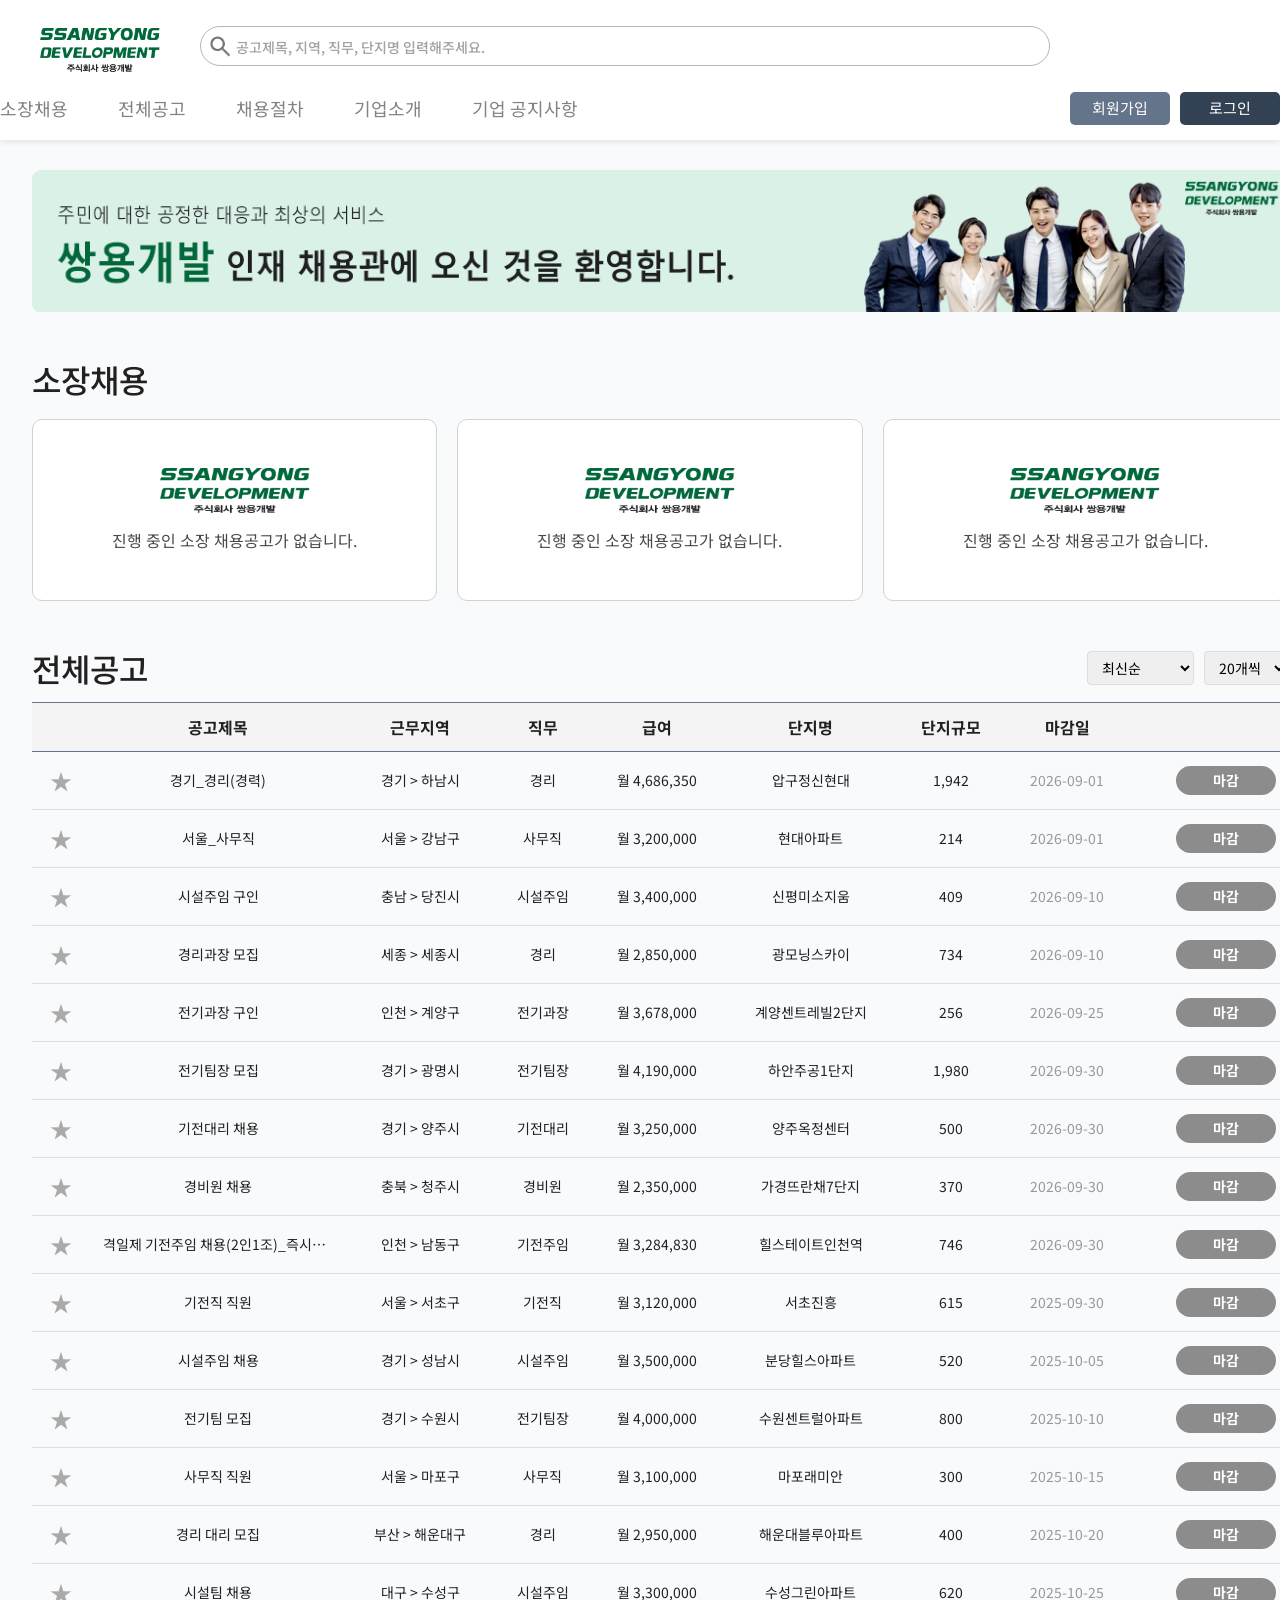
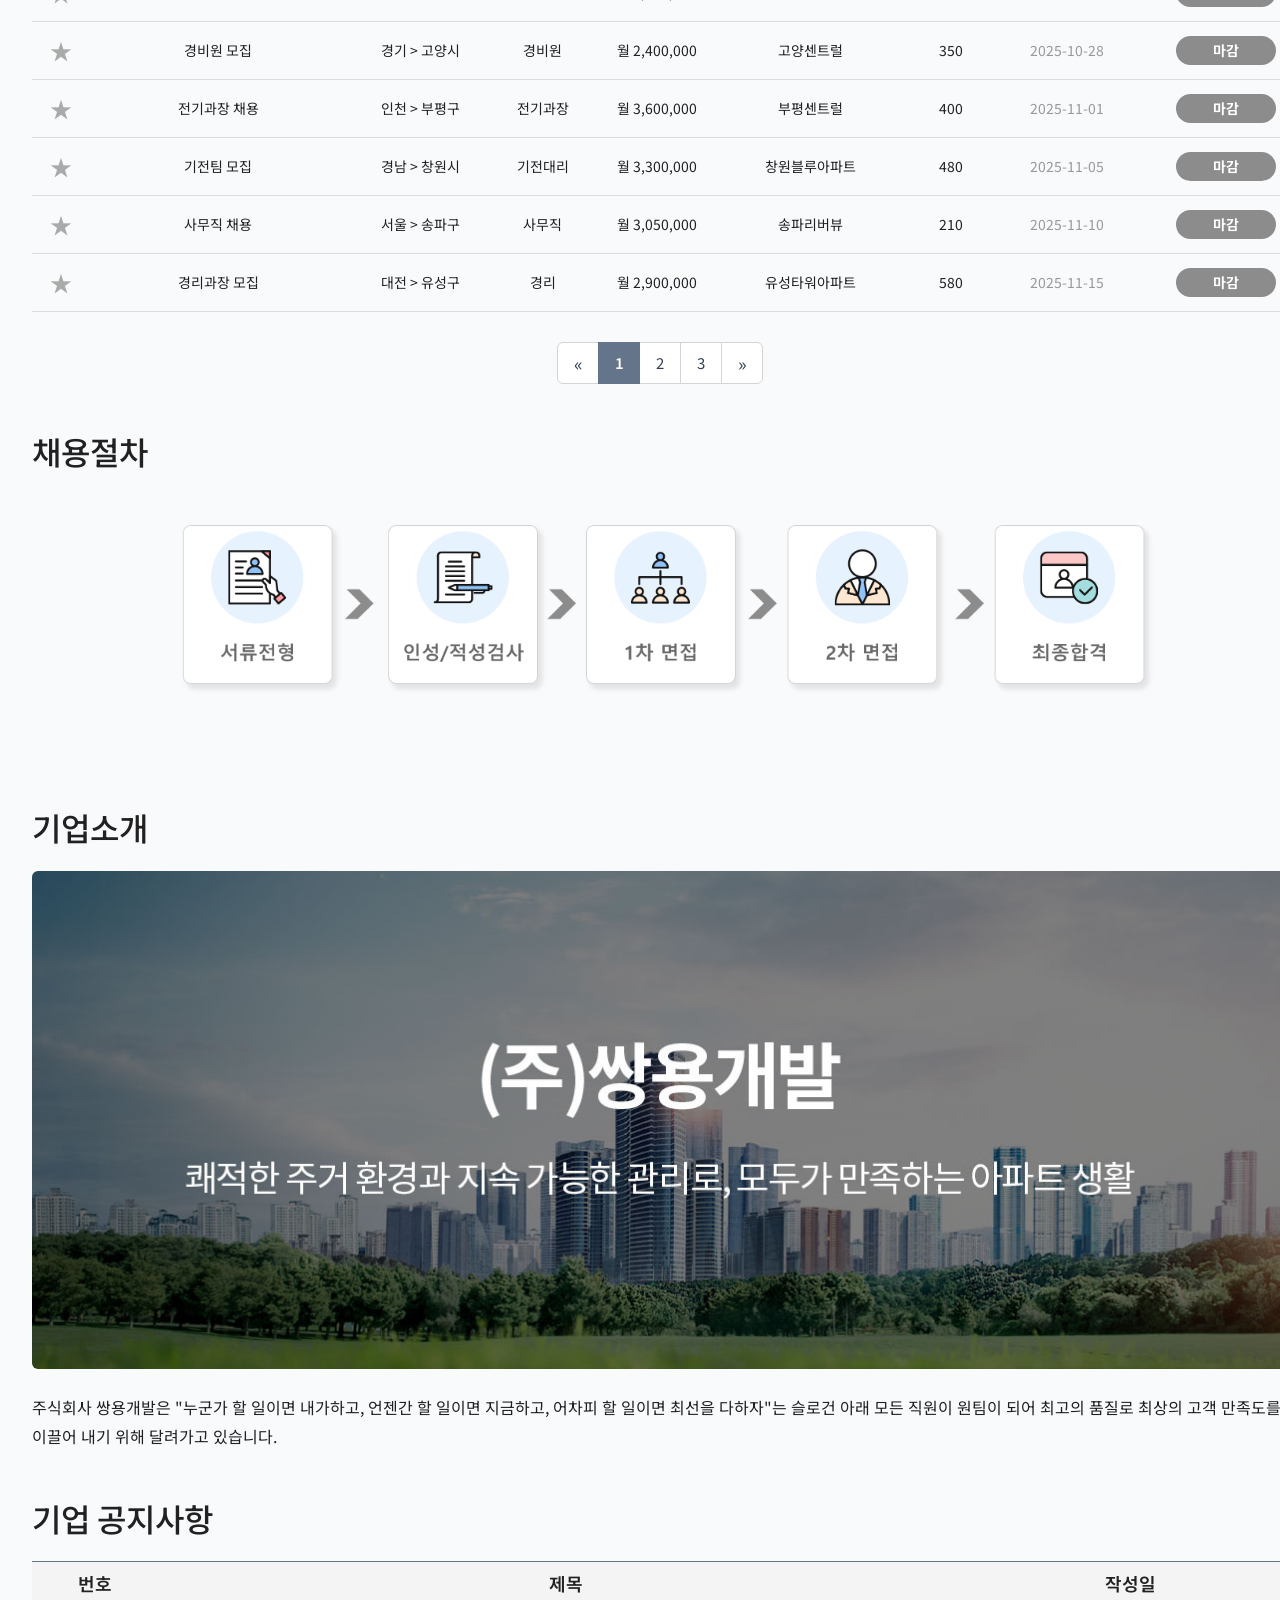
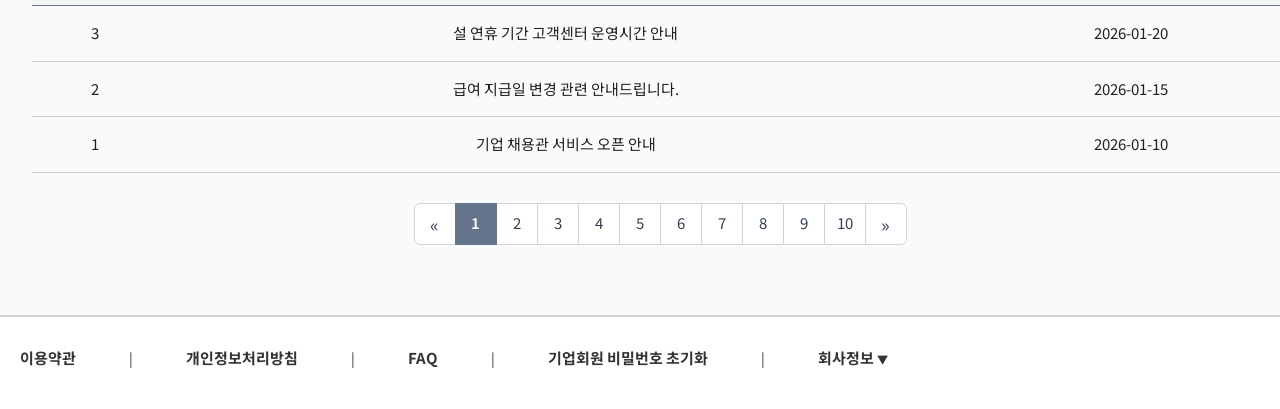
==== commit ddd406a3: "Footer push" ====
--- a/index.html
+++ b/index.html
@@ -30,7 +30,7 @@
         </section>
 
         <!-- 소장채용 -->
-        <section id="director" class="general mt-5">
+        <section id="directorRecruit" class="general mt-5">
             <h2>소장채용</h2>
             <div class="director-card-list">
                 <!-- JS로 데이터 렌더링 -->
@@ -38,7 +38,7 @@
         </section>
 
         <!-- 전체 공고 -->
-        <section id="all" class="general mt-5">
+        <section id="allRecruit" class="general mt-5">
             <div class="job-list-header">
                 <h2>전체공고</h2>
                 <div class="sort-box">
@@ -127,7 +127,7 @@
         </section>
 
         <!-- 채용절차 -->
-        <section id="process" class="general mt-5">
+        <section id="recruitProcess" class="general mt-5">
             <h2>채용절차</h2>
             <div class="process-img">
                 <img src="./assets/img/recruitment_process_4.png">
@@ -135,7 +135,7 @@
         </section>
 
         <!-- 기업소개 -->
-        <section id="company" class="general mt-5">
+        <section id="companyInfo" class="general mt-5">
             <h2>기업소개</h2>
             <div class="company-banner my-4">
                 <img src="./assets/img/ssyong_banner.jpg" class="img-fluid rounded" alt="위탁사 배너 이미지" />
@@ -148,7 +148,7 @@
         </section>
 
         <!-- 기업공지사항 -->
-        <section id="notice" class="general mt-5">
+        <section id="companyNotice" class="general mt-5">
             <h2>기업 공지사항</h2>
             <!-- 게시판 영역 -->
             <div class="board-wrapper">
@@ -243,7 +243,7 @@
     </main>
 
     <!-- footer -->
-    <footer id="footer" class="site-footer"></footer>
+    <footer id="footerWrap" class="site-footer"></footer>
 
     <!-- Back to Top -->
     <button id="backToTop" class="back-to-top" aria-label="맨 위로 이동" title="맨 위로" type="button">
@@ -255,9 +255,9 @@
 
     <script src="./assets/js/jobList.js"></script>
     <script src="./assets/js/subLogin.js"></script>
-    <script src="./assets/js/scrollIntoView.js"></script>
     <script src="./assets/js/director-recruit.js"></script>
     <script src="./assets/js/company-notice.js"></script>
+    <script src="./assets/js/company-common.js"></script>
     <!-- bootstrap JS -->
     <script src="https://cdn.jsdelivr.net/npm/bootstrap@5.3.8/dist/js/bootstrap.bundle.min.js"
         integrity="sha384-FKyoEForCGlyvwx9Hj09JcYn3nv7wiPVlz7YYwJrWVcXK/BmnVDxM+D2scQbITxI"
@@ -271,23 +271,6 @@
     <!-- Swiper JS -->
     <script src="https://cdn.jsdelivr.net/npm/swiper@11/swiper-bundle.min.js"></script>
     <script src="https://cdn.jsdelivr.net/npm/swiper/swiper-bundle.min.js"></script>
-    <script>
-        document.addEventListener("DOMContentLoaded", async () => {
-            try {
-                const headerResponse = await fetch("./assets/components/header.html");
-                const headerHtml = await headerResponse.text();
-
-                document.querySelector("#headerWrap").innerHTML = headerHtml;
-                console.log("Header Load Success");
-
-                // 헤더가 들어온 다음 실행해야 함
-                // setSubdomainLoginState(true); // 로그인 된 상태
-                setSubdomainLoginState(false); // 로그인 안 된 상태
-            } catch (error) {
-                console.error("Header Load Error", error);
-            }
-        });
-    </script>
 </body>
 
 </html>
--- a/assets/css/company-domain.css
+++ b/assets/css/company-domain.css
@@ -1,3 +1,6 @@
+section {
+    scroll-margin-top: 160px;
+}
 .subdomain-header {
     position: fixed;
 }
@@ -12,14 +15,14 @@
     height: 44px;
 }
 .subSearch input {
-    border: 1px solid #B5B5B5 !important;
+    border: 1px solid #b5b5b5 !important;
     border-radius: 90px !important;
 }
 .subdomain-header .aptNavArea {
-  display: flex;
-  justify-content: space-between;
-  align-items: center;
-  width: 100%;
+    display: flex;
+    justify-content: space-between;
+    align-items: center;
+    width: 100%;
 }
 .subNavItem {
     color: #838383 !important;
@@ -36,7 +39,7 @@
     border-radius: 5px;
     text-align: center;
     color: #fff;
-    background-color: #64748B;
+    background-color: #64748b;
 }
 
 /* 로그인 */
@@ -60,14 +63,14 @@
 
 /* 소장 채용 카드 */
 .subDirector-card {
-    border: 1px solid #D2D2D2 !important;
+    border: 1px solid #d2d2d2 !important;
     height: 182px;
 }
 .subDirector-card .director-card__company {
-    color: #64748B !important;
+    color: #64748b !important;
 }
 .subDirector-card .director-card__title {
-    color: #2D3748;
+    color: #2d3748;
 }
 .subDirector-card .director-card__detail {
     background-color: #334155;
@@ -83,7 +86,7 @@
 .subDirector-card .director-card__empty img {
     height: 45px;
 }
-.subDirector-card .job-card__empty-text  {
+.subDirector-card .job-card__empty-text {
     font-weight: normal !important;
     font-size: 1rem;
     margin-top: 5px;
@@ -91,9 +94,9 @@
 
 /* 전체 공고 */
 .subJob-table thead th {
-    border-top: 1px solid #64748B !important;
-    border-bottom: 1px solid #64748B;
-    background-color: #F4F4F4;
+    border-top: 1px solid #64748b !important;
+    border-bottom: 1px solid #64748b;
+    background-color: #f4f4f4;
 }
 .subJob-table .btn-apply {
     background-color: #334155 !important;
@@ -103,12 +106,12 @@
 .subJob-pagination .page-link {
     color: #334155 !important;
 }
-.subJob-pagination .page-item.active .page-link  {
-    background-color: #64748B !important;
+.subJob-pagination .page-item.active .page-link {
+    background-color: #64748b !important;
     border: none;
 }
 .subJob-pagination .page-item .page-link:hover {
-    border: 1px solid #64748B;
+    border: 1px solid #64748b;
     background-color: #f1f1f1;
 }
 
@@ -121,4 +124,40 @@
 /* 기업 공지글 */
 .subJob-table .board-row:hover {
     background-color: #fff;
+}
+
+
+
+/* =========================
+   🔹 FOOTER
+========================= */
+.footer-info-panel {
+    max-height: 0;
+    overflow: hidden;
+
+    margin-top: 0;
+    font-size: 13px;
+    color: #777;
+    line-height: 1.7;
+
+    transition:
+        max-height 0.3s ease,
+        margin-top 0.3s ease,
+        opacity 0.3s ease;
+
+    opacity: 0;
+}
+
+.footer-info-panel.show {
+    max-height: 200px;
+    margin-top: 15px;
+    opacity: 1;
+}
+
+.footer-info-panel p {
+    font-size: 1rem;
+    list-style: 1.8;
+}
+.footer-arrow {
+    font-size: 0.7rem;
 }
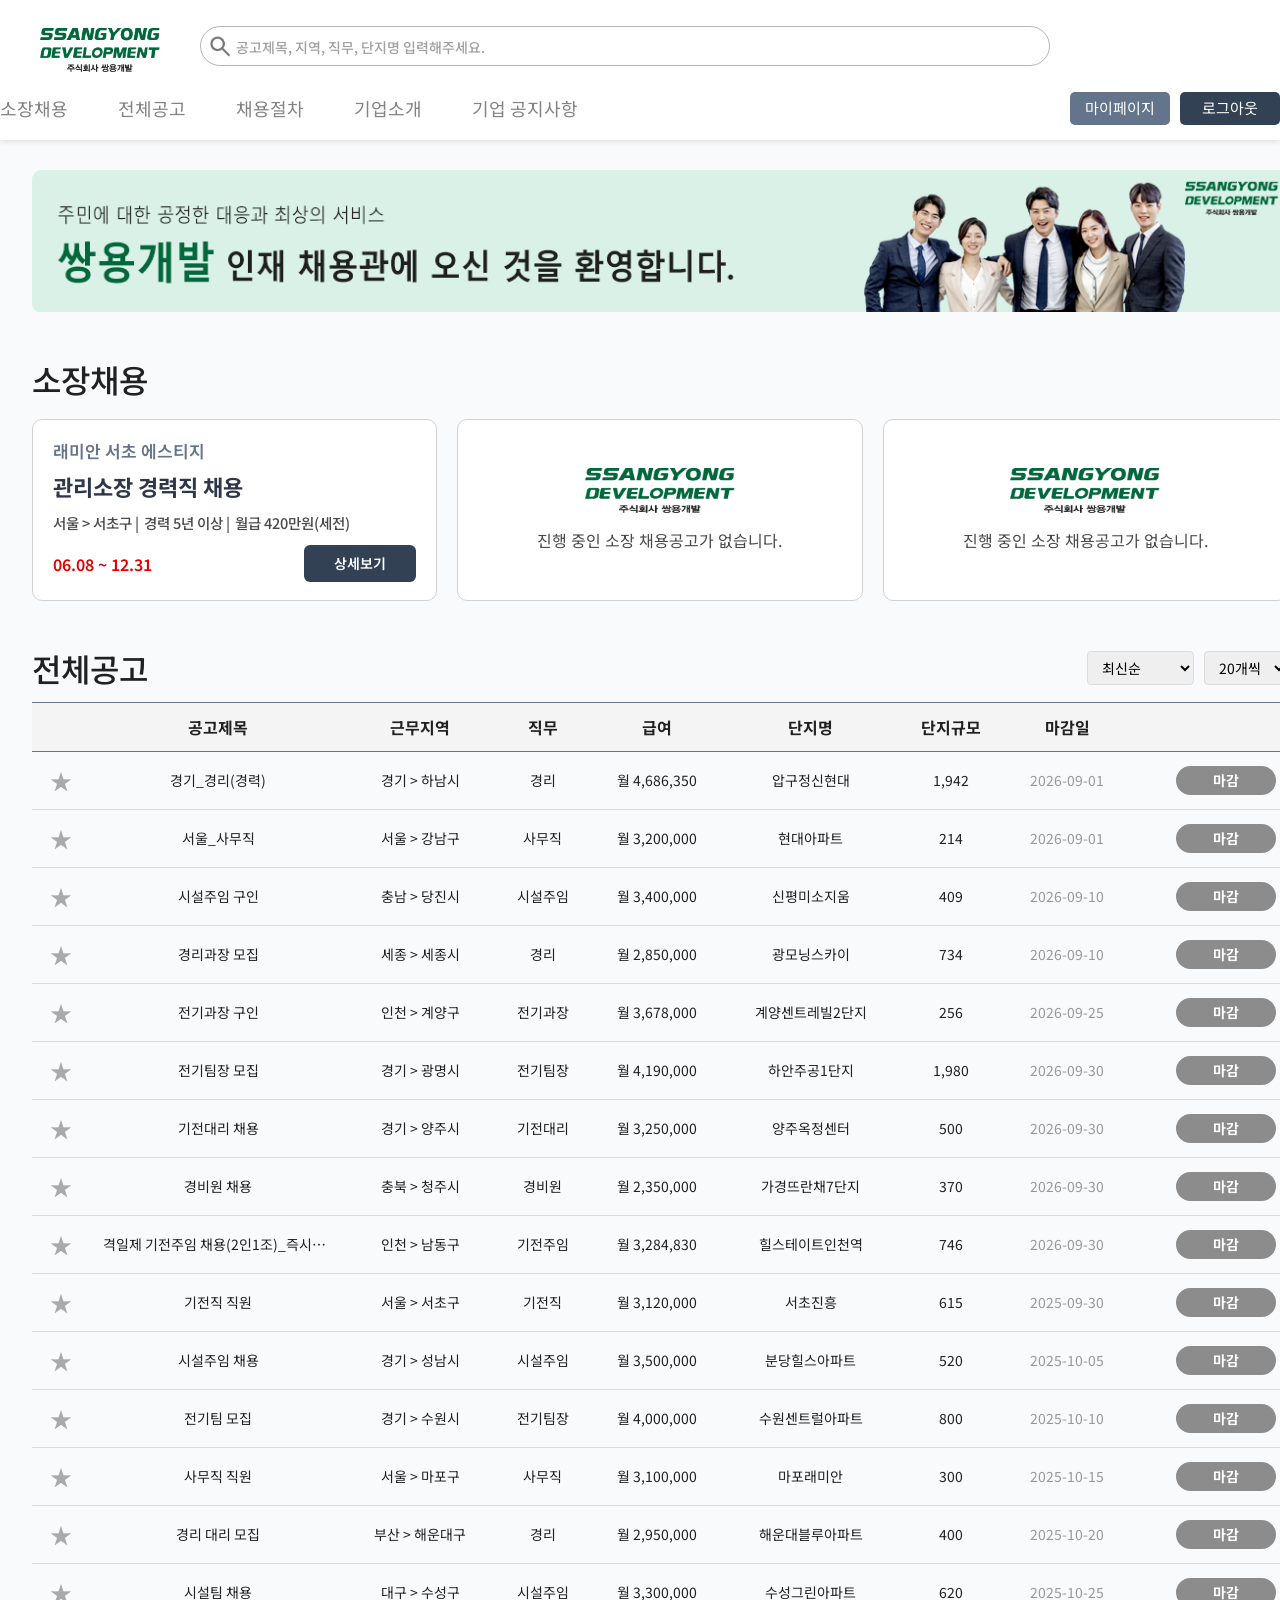
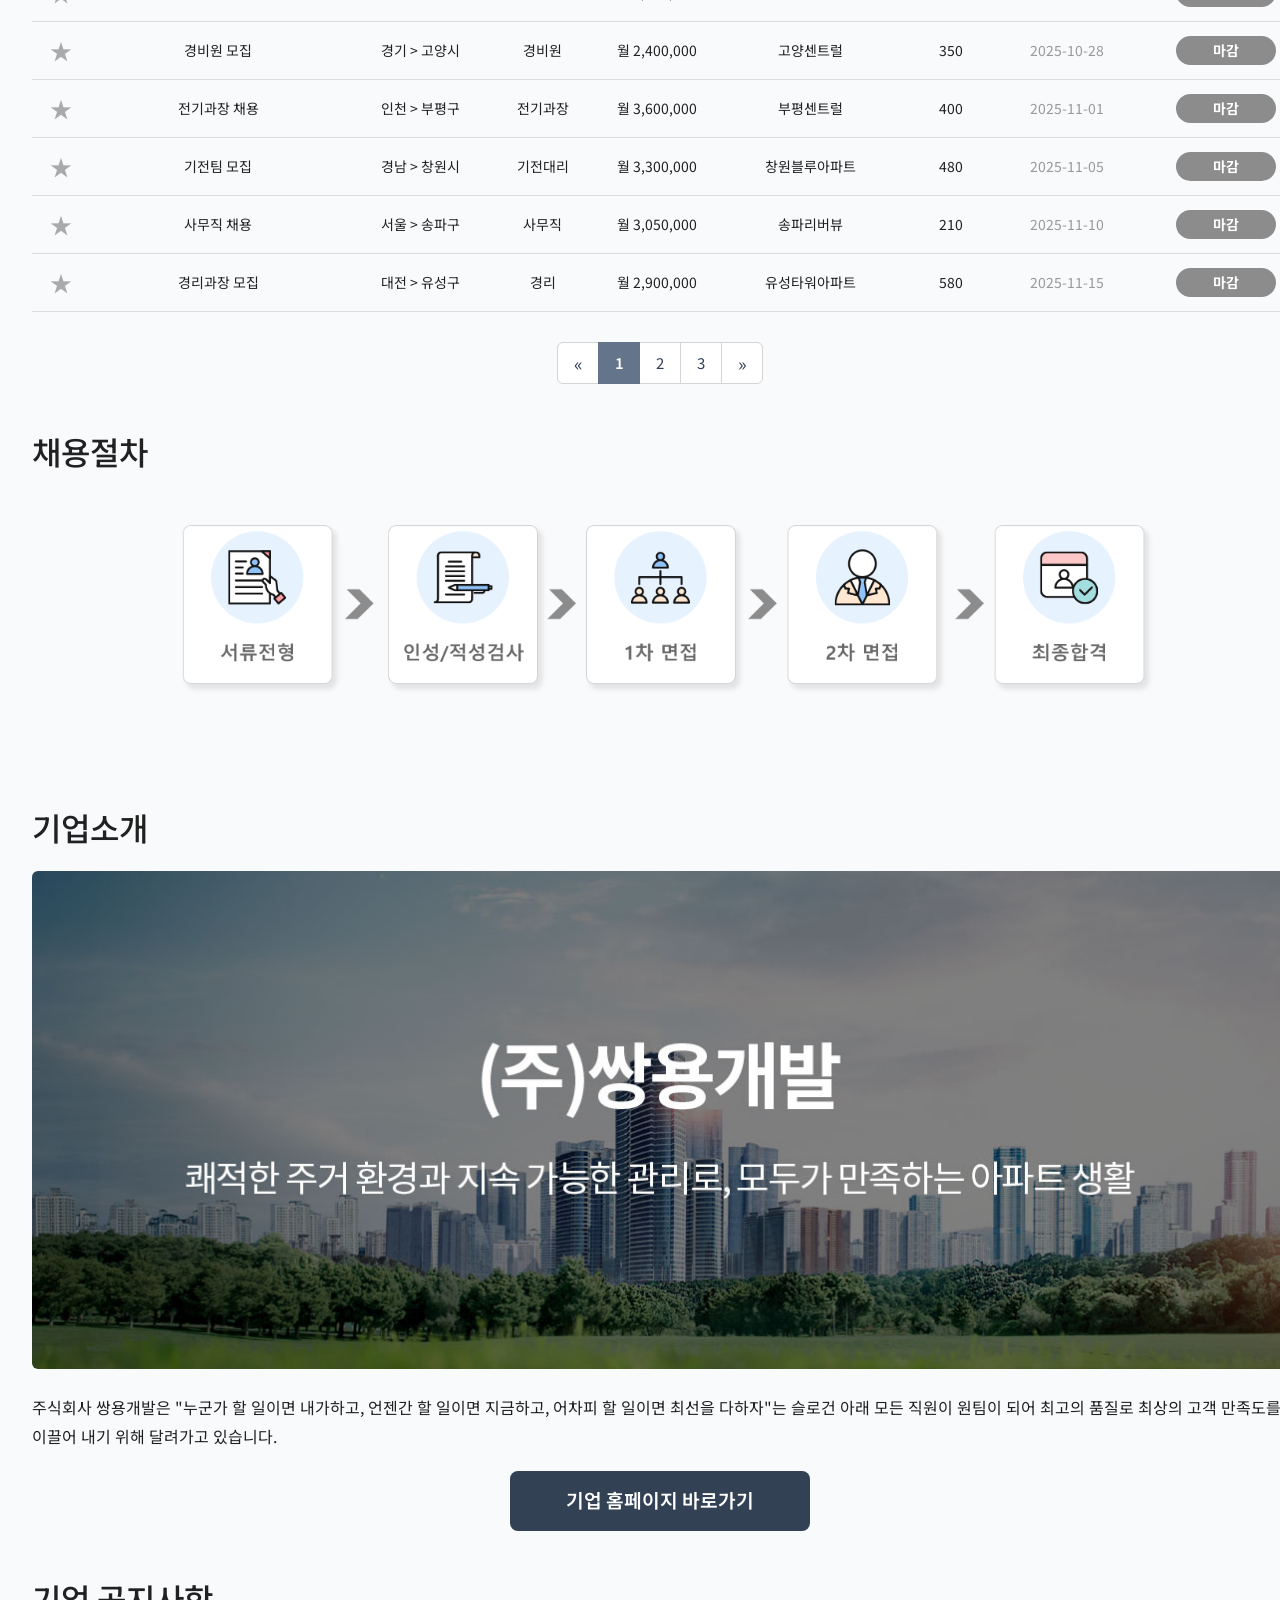
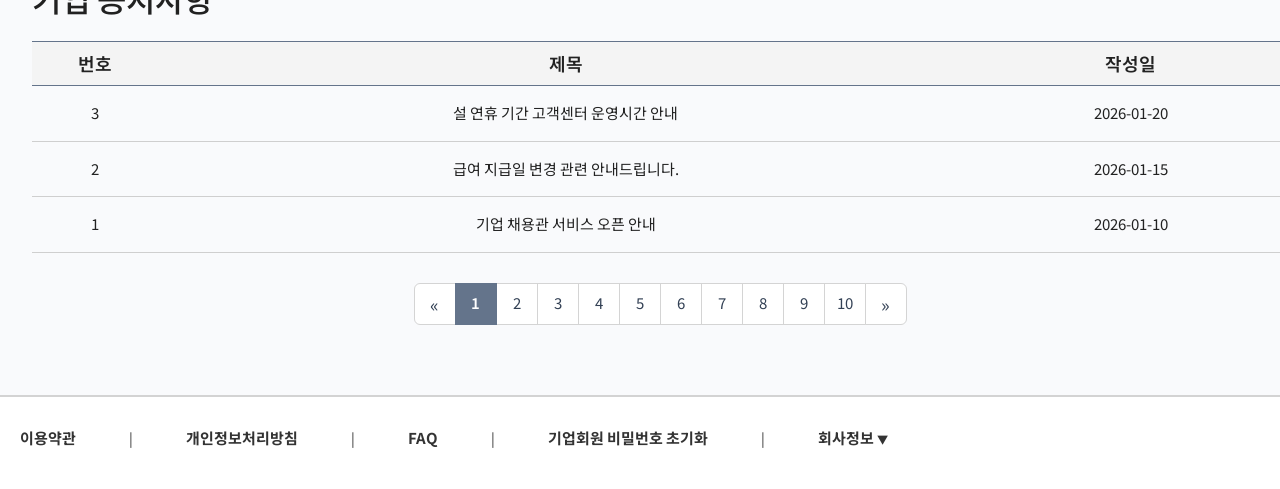
==== commit 2a8342a6: "detailPage push" ====
--- a/index.html
+++ b/index.html
@@ -145,6 +145,12 @@
                 어차피 할 일이면 최선을 다하자"는 슬로건 아래 모든 직원이 원팀이 되어
                 최고의 품질로 최상의 고객 만족도를 이끌어 내기 위해 달려가고 있습니다.
             </p>
+            <div class="subCompanyHomepage">
+                <a href="#" target="_blank" rel="noopener noreferrer"
+                    class="subCompanyHomepage-btn">
+                    기업 홈페이지 바로가기
+                </a>
+            </div>
         </section>
 
         <!-- 기업공지사항 -->
--- a/assets/css/company-domain.css
+++ b/assets/css/company-domain.css
@@ -126,7 +126,31 @@
     background-color: #fff;
 }
 
-
+.subCompanyHomepage {
+    margin-top: 20px;
+    text-align: center;
+}
+
+.subCompanyHomepage-btn {
+    display: inline-flex;
+    align-items: center;
+    justify-content: center;
+    min-width: 300px;
+    height: 60px;
+    padding: 0 10px;
+    border: none;
+    border-radius: 8px;
+    background: #334155;
+    color: #fff;
+    font-size: 1.2rem;
+    font-weight: 600;
+    cursor: pointer;
+    transition: all 0.2s ease;
+}
+
+.subCompanyHomepage-btn:hover {
+    opacity: 0.9;
+}
 
 /* =========================
    🔹 FOOTER
@@ -134,17 +158,14 @@
 .footer-info-panel {
     max-height: 0;
     overflow: hidden;
-
     margin-top: 0;
     font-size: 13px;
     color: #777;
     line-height: 1.7;
-
     transition:
         max-height 0.3s ease,
         margin-top 0.3s ease,
         opacity 0.3s ease;
-
     opacity: 0;
 }
 
@@ -155,9 +176,68 @@
 }
 
 .footer-info-panel p {
-    font-size: 1rem;
+    font-size: 0.9rem;
     list-style: 1.8;
 }
 .footer-arrow {
     font-size: 0.7rem;
+}
+
+/* 검색페이지 - default.html */
+.subJobListHeader-title {
+    margin-bottom: 10px;
+}
+.subSearchResult {
+    display: flex;
+    align-items: center;
+    gap: 12px;
+}
+
+.subSearchResult-label {
+    font-size: 18px;
+    font-weight: 700;
+    color: #4b5563;
+    white-space: nowrap;
+}
+
+.subSearchResult-keyword {
+    display: flex;
+    align-items: center;
+    justify-content: center;
+    border-radius: 999px;  
+    flex-wrap: wrap;
+    gap: 10px;
+}
+
+.subSearchResult-tag {
+    display: inline-flex;
+    align-items: center;
+    justify-content: center;
+    min-width: 100px;
+    min-height: 35px;
+    padding: 0 18px;
+    background: #d9dee6;
+    border-radius: 999px;
+    font-size: 16px;
+    font-weight: 600;
+    color: #4b5563;
+}
+
+/* 상세페이지 */
+.subRecruitDetail {
+    margin-top: 180px !important;
+}
+.subRecruitDetail .job-summary {
+    border-top-color: #334155 !important;
+}
+.subRecruitDetail .nav-tabs .nav-link.active {
+    color: #334155 !important;
+    background-color: #fff !important;
+}
+.subRecruitDetail .nav-tabs .nav-link {
+    background-color: #334155 !important;
+    color: #fff;
+}
+.subRecruitDetail .job-action-apply {
+    background-color: #334155 !important;
 }
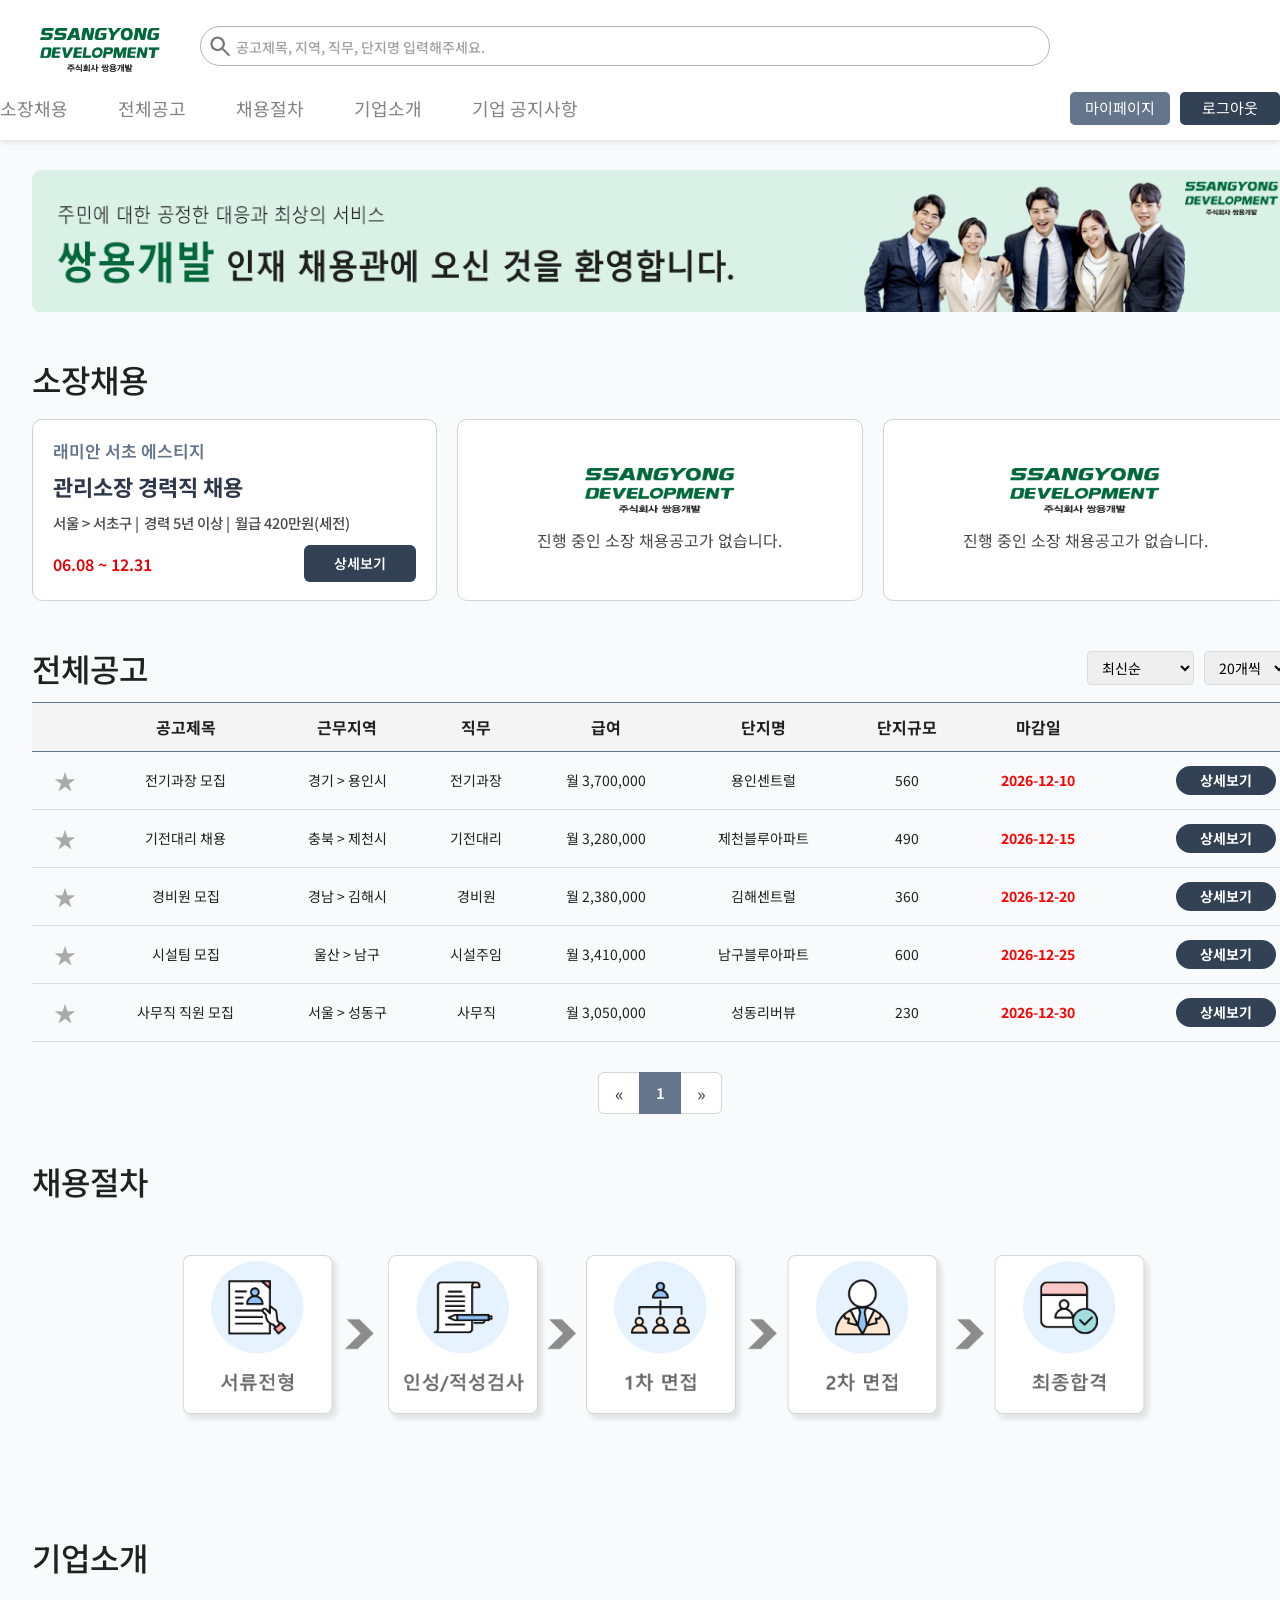
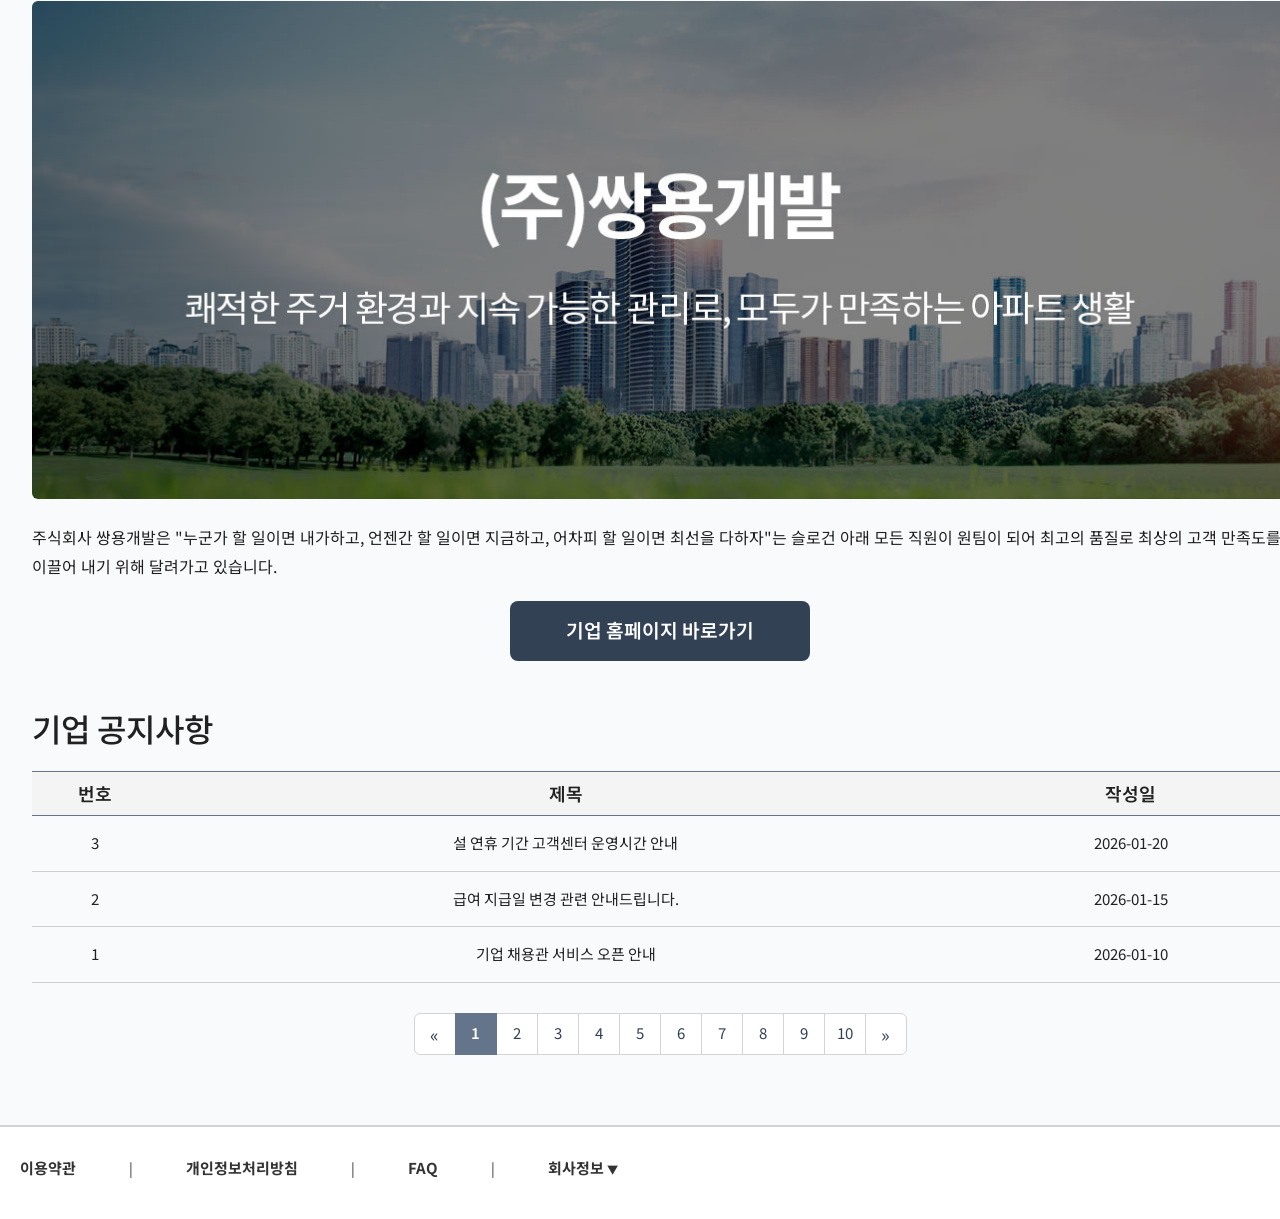
==== commit 749a8ebc: "기업 채용관 퍼블리싱 작업 완료 및 검색 기능 분리" ====
--- a/index.html
+++ b/index.html
@@ -1,5 +1,5 @@
 <!DOCTYPE html>
-<html lang="en">
+ <html lang="en">
 
 <head>
     <meta charset="UTF-8" />
@@ -259,11 +259,12 @@
         </svg>
     </button>
 
-    <script src="./assets/js/jobList.js"></script>
-    <script src="./assets/js/subLogin.js"></script>
-    <script src="./assets/js/director-recruit.js"></script>
-    <script src="./assets/js/company-notice.js"></script>
-    <script src="./assets/js/company-common.js"></script>
+    <script src="/assets/js/subSearch.js"></script>
+    <script src="/assets/js/jobList.js"></script>
+    <script src="/assets/js/subLogin.js"></script>
+    <script src="/assets/js/director-recruit.js"></script>
+    <script src="/assets/js/company-notice.js"></script>
+    <script src="/assets/js/company-common.js"></script>
     <!-- bootstrap JS -->
     <script src="https://cdn.jsdelivr.net/npm/bootstrap@5.3.8/dist/js/bootstrap.bundle.min.js"
         integrity="sha384-FKyoEForCGlyvwx9Hj09JcYn3nv7wiPVlz7YYwJrWVcXK/BmnVDxM+D2scQbITxI"
